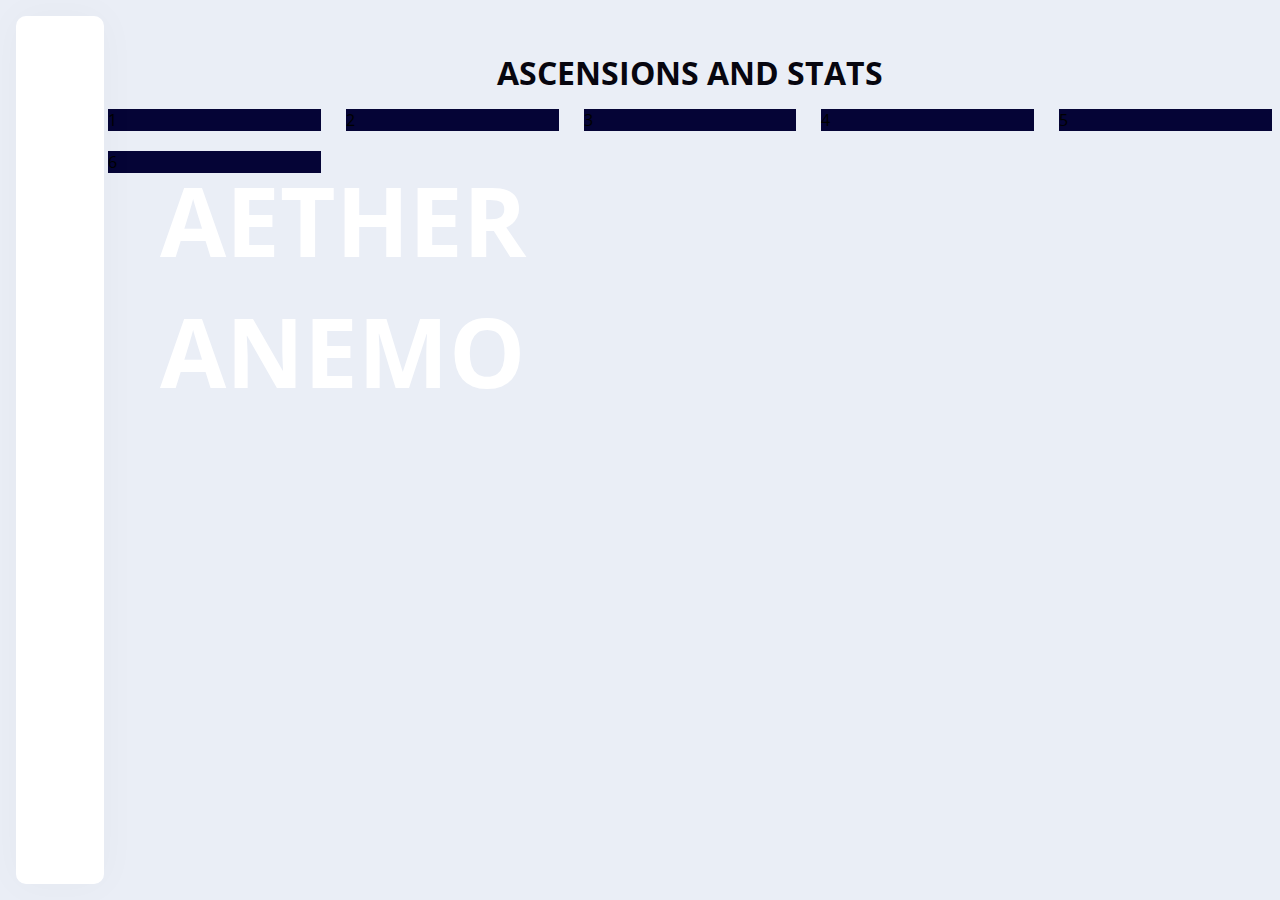
==== Aether.html @ 372a9ff2 "Add files via upload" ====
<!DOCTYPE html>
<html lang="en">
  <head>
    <meta charset="UTF-8">
    <meta name="viewport" content="width=device-width, initial-scale=1.0">
    <meta http-equiv="X-UA-Compatible" content="ie=edge">
    <title>My Website</title>
    <link rel="stylesheet" href="./navbar.css">
    <link rel="stylesheet" href="./style.css">
    <link rel="icon" href="./favicon.ico" type="image/x-icon">
    <script src="https://cdn.jsdelivr.net/npm/feather-icons/dist/feather.min.js"></script>
  </head>
  <body>
    <nav class="navbar">
        <ul class="navbar__menu">
          <li class="navbar__item">
            <a href="index.html" class="navbar__link"><i data-feather="home"></i><span>Home</span></a>
          </li>
          <li class="navbar__item">
            <a href="#" class="navbar__link"><i data-feather="message-square"></i><span>Updates</span></a>        
          </li>
          <li class="navbar__item">
            <a href="character.html" class="navbar__link"><i data-feather="users"></i><span>Character</span></a>        
          </li>
          <li class="navbar__item">
            <a href="#" class="navbar__link"><i data-feather="folder"></i><span>Weapons</span></a>        
          </li>
          <li class="navbar__item">
            <a href="#" class="navbar__link"><i data-feather="archive"></i><span>Artifacts</span></a>        
          </li>
          <li class="navbar__item">
            <a href="#" class="navbar__link"><i data-feather="help-circle"></i><span>Comp</span></a>        
          </li>
          <li class="navbar__item">
            <a href="#" class="navbar__link"><i data-feather="settings"></i><span>Settings</span></a>        
          </li>
        </ul>
      </nav>
     
      <div class="hero_area">
        <div class="hero_bg_box">
          <div class="bg_img_box">
            <img src="Banners/anemo.gif" alt="">
            <div class="text-overlay"> <h1>Aether <br> Anemo</h1></div>
          </div>
        </div>
        <h1 class="name">Ascensions and Stats</h1>
        <div class="container">
          <div class="card"> 1</div>
        <div class="card">2 </div>
        <div class="card"> 3</div>
         <div class="card">4 </div>
      <div class="card">5 </div>
        <div class="card">6 </div>
          
        </div>
      <script src="index.js"></script>
    </body>
  </html>
---- navbar.css ----
@import url("https://fonts.googleapis.com/css2?family=Open+Sans:wght@600&display=swap");
body {
  background: #eaeef6;
  font-family: "Open Sans", sans-serif;
}

.navbar {
  position: fixed;
  top: 1rem;
  left: 1rem;
  background: #fff;
  border-radius: 10px;
  padding: 1rem 0;
  box-shadow: 0 0 40px rgba(0, 0, 0, 0.03);
  height: calc(100vh - 4rem);
}
.navbar__link {
  position: relative;
  display: flex;
  align-items: center;
  justify-content: center;
  height: 3.5rem;
  width: 5.5rem;
  color: #6a778e;
  transition: 250ms ease all;
}
.navbar__link span {
  position: absolute;
  left: 100%;
  transform: translate(-3rem);
  margin-left: 1rem;
  opacity: 0;
  pointer-events: none;
  color: #406ff3;
  background: #fff;
  padding: 0.75rem;
  transition: 250ms ease all;
  border-radius: 17.5px;
}
.navbar__link:hover {
  color: #fff;
}
.navbar:not(:hover) .navbar__link:focus span, .navbar__link:hover span {
  opacity: 1;
  transform: translate(0);
}
.navbar__menu {
  position: relative;
  padding: 0px;
  -webkit-backdrop-filter: blur(8px);
  backdrop-filter: blur(8px);
}


ul {
  list-style-type: none;
}
.navbar__item:last-child:before {
  content: "";
  position: absolute;
  opacity: 0;
  z-index: -1;
  top: 0;
  left: 1rem;
  width: 3.5rem;
  height: 3.5rem;
  background: #406ff3;
  border-radius: 17.5px;
  transition: 250ms cubic-bezier(1, 0.2, 0.1, 1.2) all;
}
.navbar__item:first-child:nth-last-child(1):hover ~ li:last-child:before, .navbar__item:first-child:nth-last-child(1) ~ li:hover ~ li:last-child:before {
  opacity: 1;
}
.navbar__item:first-child:nth-last-child(1):last-child:hover:before, .navbar__item:first-child:nth-last-child(1) ~ li:last-child:hover:before {
  opacity: 1;
}
.navbar__item:first-child:nth-last-child(1):last-child:hover:before, .navbar__item:first-child:nth-last-child(1) ~ li:last-child:hover:before {
  top: 0%;
  animation: gooeyEffect-1 250ms 1;
}
@keyframes gooeyEffect-1 {
  0% {
    transform: scale(1, 1);
  }
  50% {
    transform: scale(0.5, 1.5);
  }
  100% {
    transform: scale(1, 1);
  }
}
.navbar__item:first-child:nth-last-child(2):hover ~ li:last-child:before, .navbar__item:first-child:nth-last-child(2) ~ li:hover ~ li:last-child:before {
  opacity: 1;
}
.navbar__item:first-child:nth-last-child(2):last-child:hover:before, .navbar__item:first-child:nth-last-child(2) ~ li:last-child:hover:before {
  opacity: 1;
}
.navbar__item:first-child:nth-last-child(2):nth-child(1):hover ~ li:last-child:before, .navbar__item:first-child:nth-last-child(2) ~ li:nth-child(1):hover ~ li:last-child:before {
  top: 0%;
  animation: gooeyEffect-1 250ms 1;
}
@keyframes gooeyEffect-1 {
  0% {
    transform: scale(1, 1);
  }
  50% {
    transform: scale(0.5, 1.5);
  }
  100% {
    transform: scale(1, 1);
  }
}
.navbar__item:first-child:nth-last-child(2):last-child:hover:before, .navbar__item:first-child:nth-last-child(2) ~ li:last-child:hover:before {
  top: 50%;
  animation: gooeyEffect-2 250ms 1;
}
@keyframes gooeyEffect-2 {
  0% {
    transform: scale(1, 1);
  }
  50% {
    transform: scale(0.5, 1.5);
  }
  100% {
    transform: scale(1, 1);
  }
}
.navbar__item:first-child:nth-last-child(3):hover ~ li:last-child:before, .navbar__item:first-child:nth-last-child(3) ~ li:hover ~ li:last-child:before {
  opacity: 1;
}
.navbar__item:first-child:nth-last-child(3):last-child:hover:before, .navbar__item:first-child:nth-last-child(3) ~ li:last-child:hover:before {
  opacity: 1;
}
.navbar__item:first-child:nth-last-child(3):nth-child(1):hover ~ li:last-child:before, .navbar__item:first-child:nth-last-child(3) ~ li:nth-child(1):hover ~ li:last-child:before {
  top: 0%;
  animation: gooeyEffect-1 250ms 1;
}
@keyframes gooeyEffect-1 {
  0% {
    transform: scale(1, 1);
  }
  50% {
    transform: scale(0.5, 1.5);
  }
  100% {
    transform: scale(1, 1);
  }
}
.navbar__item:first-child:nth-last-child(3):nth-child(2):hover ~ li:last-child:before, .navbar__item:first-child:nth-last-child(3) ~ li:nth-child(2):hover ~ li:last-child:before {
  top: 33.3333333333%;
  animation: gooeyEffect-2 250ms 1;
}
@keyframes gooeyEffect-2 {
  0% {
    transform: scale(1, 1);
  }
  50% {
    transform: scale(0.5, 1.5);
  }
  100% {
    transform: scale(1, 1);
  }
}
.navbar__item:first-child:nth-last-child(3):last-child:hover:before, .navbar__item:first-child:nth-last-child(3) ~ li:last-child:hover:before {
  top: 66.6666666667%;
  animation: gooeyEffect-3 250ms 1;
}
@keyframes gooeyEffect-3 {
  0% {
    transform: scale(1, 1);
  }
  50% {
    transform: scale(0.5, 1.5);
  }
  100% {
    transform: scale(1, 1);
  }
}
.navbar__item:first-child:nth-last-child(4):hover ~ li:last-child:before, .navbar__item:first-child:nth-last-child(4) ~ li:hover ~ li:last-child:before {
  opacity: 1;
}
.navbar__item:first-child:nth-last-child(4):last-child:hover:before, .navbar__item:first-child:nth-last-child(4) ~ li:last-child:hover:before {
  opacity: 1;
}
.navbar__item:first-child:nth-last-child(4):nth-child(1):hover ~ li:last-child:before, .navbar__item:first-child:nth-last-child(4) ~ li:nth-child(1):hover ~ li:last-child:before {
  top: 0%;
  animation: gooeyEffect-1 250ms 1;
}
@keyframes gooeyEffect-1 {
  0% {
    transform: scale(1, 1);
  }
  50% {
    transform: scale(0.5, 1.5);
  }
  100% {
    transform: scale(1, 1);
  }
}
.navbar__item:first-child:nth-last-child(4):nth-child(2):hover ~ li:last-child:before, .navbar__item:first-child:nth-last-child(4) ~ li:nth-child(2):hover ~ li:last-child:before {
  top: 25%;
  animation: gooeyEffect-2 250ms 1;
}
@keyframes gooeyEffect-2 {
  0% {
    transform: scale(1, 1);
  }
  50% {
    transform: scale(0.5, 1.5);
  }
  100% {
    transform: scale(1, 1);
  }
}
.navbar__item:first-child:nth-last-child(4):nth-child(3):hover ~ li:last-child:before, .navbar__item:first-child:nth-last-child(4) ~ li:nth-child(3):hover ~ li:last-child:before {
  top: 50%;
  animation: gooeyEffect-3 250ms 1;
}
@keyframes gooeyEffect-3 {
  0% {
    transform: scale(1, 1);
  }
  50% {
    transform: scale(0.5, 1.5);
  }
  100% {
    transform: scale(1, 1);
  }
}
.navbar__item:first-child:nth-last-child(4):last-child:hover:before, .navbar__item:first-child:nth-last-child(4) ~ li:last-child:hover:before {
  top: 75%;
  animation: gooeyEffect-4 250ms 1;
}
@keyframes gooeyEffect-4 {
  0% {
    transform: scale(1, 1);
  }
  50% {
    transform: scale(0.5, 1.5);
  }
  100% {
    transform: scale(1, 1);
  }
}
.navbar__item:first-child:nth-last-child(5):hover ~ li:last-child:before, .navbar__item:first-child:nth-last-child(5) ~ li:hover ~ li:last-child:before {
  opacity: 1;
}
.navbar__item:first-child:nth-last-child(5):last-child:hover:before, .navbar__item:first-child:nth-last-child(5) ~ li:last-child:hover:before {
  opacity: 1;
}
.navbar__item:first-child:nth-last-child(5):nth-child(1):hover ~ li:last-child:before, .navbar__item:first-child:nth-last-child(5) ~ li:nth-child(1):hover ~ li:last-child:before {
  top: 0%;
  animation: gooeyEffect-1 250ms 1;
}
@keyframes gooeyEffect-1 {
  0% {
    transform: scale(1, 1);
  }
  50% {
    transform: scale(0.5, 1.5);
  }
  100% {
    transform: scale(1, 1);
  }
}
.navbar__item:first-child:nth-last-child(5):nth-child(2):hover ~ li:last-child:before, .navbar__item:first-child:nth-last-child(5) ~ li:nth-child(2):hover ~ li:last-child:before {
  top: 20%;
  animation: gooeyEffect-2 250ms 1;
}
@keyframes gooeyEffect-2 {
  0% {
    transform: scale(1, 1);
  }
  50% {
    transform: scale(0.5, 1.5);
  }
  100% {
    transform: scale(1, 1);
  }
}
.navbar__item:first-child:nth-last-child(5):nth-child(3):hover ~ li:last-child:before, .navbar__item:first-child:nth-last-child(5) ~ li:nth-child(3):hover ~ li:last-child:before {
  top: 40%;
  animation: gooeyEffect-3 250ms 1;
}
@keyframes gooeyEffect-3 {
  0% {
    transform: scale(1, 1);
  }
  50% {
    transform: scale(0.5, 1.5);
  }
  100% {
    transform: scale(1, 1);
  }
}
.navbar__item:first-child:nth-last-child(5):nth-child(4):hover ~ li:last-child:before, .navbar__item:first-child:nth-last-child(5) ~ li:nth-child(4):hover ~ li:last-child:before {
  top: 60%;
  animation: gooeyEffect-4 250ms 1;
}
@keyframes gooeyEffect-4 {
  0% {
    transform: scale(1, 1);
  }
  50% {
    transform: scale(0.5, 1.5);
  }
  100% {
    transform: scale(1, 1);
  }
}
.navbar__item:first-child:nth-last-child(5):last-child:hover:before, .navbar__item:first-child:nth-last-child(5) ~ li:last-child:hover:before {
  top: 80%;
  animation: gooeyEffect-5 250ms 1;
}
@keyframes gooeyEffect-5 {
  0% {
    transform: scale(1, 1);
  }
  50% {
    transform: scale(0.5, 1.5);
  }
  100% {
    transform: scale(1, 1);
  }
}
.navbar__item:first-child:nth-last-child(6):hover ~ li:last-child:before, .navbar__item:first-child:nth-last-child(6) ~ li:hover ~ li:last-child:before {
  opacity: 1;
}
.navbar__item:first-child:nth-last-child(6):last-child:hover:before, .navbar__item:first-child:nth-last-child(6) ~ li:last-child:hover:before {
  opacity: 1;
}
.navbar__item:first-child:nth-last-child(6):nth-child(1):hover ~ li:last-child:before, .navbar__item:first-child:nth-last-child(6) ~ li:nth-child(1):hover ~ li:last-child:before {
  top: 0%;
  animation: gooeyEffect-1 250ms 1;
}
@keyframes gooeyEffect-1 {
  0% {
    transform: scale(1, 1);
  }
  50% {
    transform: scale(0.5, 1.5);
  }
  100% {
    transform: scale(1, 1);
  }
}
.navbar__item:first-child:nth-last-child(6):nth-child(2):hover ~ li:last-child:before, .navbar__item:first-child:nth-last-child(6) ~ li:nth-child(2):hover ~ li:last-child:before {
  top: 16.6666666667%;
  animation: gooeyEffect-2 250ms 1;
}
@keyframes gooeyEffect-2 {
  0% {
    transform: scale(1, 1);
  }
  50% {
    transform: scale(0.5, 1.5);
  }
  100% {
    transform: scale(1, 1);
  }
}
.navbar__item:first-child:nth-last-child(6):nth-child(3):hover ~ li:last-child:before, .navbar__item:first-child:nth-last-child(6) ~ li:nth-child(3):hover ~ li:last-child:before {
  top: 33.3333333333%;
  animation: gooeyEffect-3 250ms 1;
}
@keyframes gooeyEffect-3 {
  0% {
    transform: scale(1, 1);
  }
  50% {
    transform: scale(0.5, 1.5);
  }
  100% {
    transform: scale(1, 1);
  }
}
.navbar__item:first-child:nth-last-child(6):nth-child(4):hover ~ li:last-child:before, .navbar__item:first-child:nth-last-child(6) ~ li:nth-child(4):hover ~ li:last-child:before {
  top: 50%;
  animation: gooeyEffect-4 250ms 1;
}
@keyframes gooeyEffect-4 {
  0% {
    transform: scale(1, 1);
  }
  50% {
    transform: scale(0.5, 1.5);
  }
  100% {
    transform: scale(1, 1);
  }
}
.navbar__item:first-child:nth-last-child(6):nth-child(5):hover ~ li:last-child:before, .navbar__item:first-child:nth-last-child(6) ~ li:nth-child(5):hover ~ li:last-child:before {
  top: 66.6666666667%;
  animation: gooeyEffect-5 250ms 1;
}
@keyframes gooeyEffect-5 {
  0% {
    transform: scale(1, 1);
  }
  50% {
    transform: scale(0.5, 1.5);
  }
  100% {
    transform: scale(1, 1);
  }
}
.navbar__item:first-child:nth-last-child(6):last-child:hover:before, .navbar__item:first-child:nth-last-child(6) ~ li:last-child:hover:before {
  top: 83.3333333333%;
  animation: gooeyEffect-6 250ms 1;
}
@keyframes gooeyEffect-6 {
  0% {
    transform: scale(1, 1);
  }
  50% {
    transform: scale(0.5, 1.5);
  }
  100% {
    transform: scale(1, 1);
  }
}
.navbar__item:first-child:nth-last-child(7):hover ~ li:last-child:before, .navbar__item:first-child:nth-last-child(7) ~ li:hover ~ li:last-child:before {
  opacity: 1;
}
.navbar__item:first-child:nth-last-child(7):last-child:hover:before, .navbar__item:first-child:nth-last-child(7) ~ li:last-child:hover:before {
  opacity: 1;
}
.navbar__item:first-child:nth-last-child(7):nth-child(1):hover ~ li:last-child:before, .navbar__item:first-child:nth-last-child(7) ~ li:nth-child(1):hover ~ li:last-child:before {
  top: 0%;
  animation: gooeyEffect-1 250ms 1;
}
@keyframes gooeyEffect-1 {
  0% {
    transform: scale(1, 1);
  }
  50% {
    transform: scale(0.5, 1.5);
  }
  100% {
    transform: scale(1, 1);
  }
}
.navbar__item:first-child:nth-last-child(7):nth-child(2):hover ~ li:last-child:before, .navbar__item:first-child:nth-last-child(7) ~ li:nth-child(2):hover ~ li:last-child:before {
  top: 14.2857142857%;
  animation: gooeyEffect-2 250ms 1;
}
@keyframes gooeyEffect-2 {
  0% {
    transform: scale(1, 1);
  }
  50% {
    transform: scale(0.5, 1.5);
  }
  100% {
    transform: scale(1, 1);
  }
}
.navbar__item:first-child:nth-last-child(7):nth-child(3):hover ~ li:last-child:before, .navbar__item:first-child:nth-last-child(7) ~ li:nth-child(3):hover ~ li:last-child:before {
  top: 28.5714285714%;
  animation: gooeyEffect-3 250ms 1;
}
@keyframes gooeyEffect-3 {
  0% {
    transform: scale(1, 1);
  }
  50% {
    transform: scale(0.5, 1.5);
  }
  100% {
    transform: scale(1, 1);
  }
}
.navbar__item:first-child:nth-last-child(7):nth-child(4):hover ~ li:last-child:before, .navbar__item:first-child:nth-last-child(7) ~ li:nth-child(4):hover ~ li:last-child:before {
  top: 42.8571428571%;
  animation: gooeyEffect-4 250ms 1;
}
@keyframes gooeyEffect-4 {
  0% {
    transform: scale(1, 1);
  }
  50% {
    transform: scale(0.5, 1.5);
  }
  100% {
    transform: scale(1, 1);
  }
}
.navbar__item:first-child:nth-last-child(7):nth-child(5):hover ~ li:last-child:before, .navbar__item:first-child:nth-last-child(7) ~ li:nth-child(5):hover ~ li:last-child:before {
  top: 57.1428571429%;
  animation: gooeyEffect-5 250ms 1;
}
@keyframes gooeyEffect-5 {
  0% {
    transform: scale(1, 1);
  }
  50% {
    transform: scale(0.5, 1.5);
  }
  100% {
    transform: scale(1, 1);
  }
}
.navbar__item:first-child:nth-last-child(7):nth-child(6):hover ~ li:last-child:before, .navbar__item:first-child:nth-last-child(7) ~ li:nth-child(6):hover ~ li:last-child:before {
  top: 71.4285714286%;
  animation: gooeyEffect-6 250ms 1;
}
@keyframes gooeyEffect-6 {
  0% {
    transform: scale(1, 1);
  }
  50% {
    transform: scale(0.5, 1.5);
  }
  100% {
    transform: scale(1, 1);
  }
}
.navbar__item:first-child:nth-last-child(7):last-child:hover:before, .navbar__item:first-child:nth-last-child(7) ~ li:last-child:hover:before {
  top: 85.7142857143%;
  animation: gooeyEffect-7 250ms 1;
}
@keyframes gooeyEffect-7 {
  0% {
    transform: scale(1, 1);
  }
  50% {
    transform: scale(0.5, 1.5);
  }
  100% {
    transform: scale(1, 1);
  }
}
.navbar__item:first-child:nth-last-child(8):hover ~ li:last-child:before, .navbar__item:first-child:nth-last-child(8) ~ li:hover ~ li:last-child:before {
  opacity: 1;
}
.navbar__item:first-child:nth-last-child(8):last-child:hover:before, .navbar__item:first-child:nth-last-child(8) ~ li:last-child:hover:before {
  opacity: 1;
}
.navbar__item:first-child:nth-last-child(8):nth-child(1):hover ~ li:last-child:before, .navbar__item:first-child:nth-last-child(8) ~ li:nth-child(1):hover ~ li:last-child:before {
  top: 0%;
  animation: gooeyEffect-1 250ms 1;
}
@keyframes gooeyEffect-1 {
  0% {
    transform: scale(1, 1);
  }
  50% {
    transform: scale(0.5, 1.5);
  }
  100% {
    transform: scale(1, 1);
  }
}
.navbar__item:first-child:nth-last-child(8):nth-child(2):hover ~ li:last-child:before, .navbar__item:first-child:nth-last-child(8) ~ li:nth-child(2):hover ~ li:last-child:before {
  top: 12.5%;
  animation: gooeyEffect-2 250ms 1;
}
@keyframes gooeyEffect-2 {
  0% {
    transform: scale(1, 1);
  }
  50% {
    transform: scale(0.5, 1.5);
  }
  100% {
    transform: scale(1, 1);
  }
}
.navbar__item:first-child:nth-last-child(8):nth-child(3):hover ~ li:last-child:before, .navbar__item:first-child:nth-last-child(8) ~ li:nth-child(3):hover ~ li:last-child:before {
  top: 25%;
  animation: gooeyEffect-3 250ms 1;
}
@keyframes gooeyEffect-3 {
  0% {
    transform: scale(1, 1);
  }
  50% {
    transform: scale(0.5, 1.5);
  }
  100% {
    transform: scale(1, 1);
  }
}
.navbar__item:first-child:nth-last-child(8):nth-child(4):hover ~ li:last-child:before, .navbar__item:first-child:nth-last-child(8) ~ li:nth-child(4):hover ~ li:last-child:before {
  top: 37.5%;
  animation: gooeyEffect-4 250ms 1;
}
@keyframes gooeyEffect-4 {
  0% {
    transform: scale(1, 1);
  }
  50% {
    transform: scale(0.5, 1.5);
  }
  100% {
    transform: scale(1, 1);
  }
}
.navbar__item:first-child:nth-last-child(8):nth-child(5):hover ~ li:last-child:before, .navbar__item:first-child:nth-last-child(8) ~ li:nth-child(5):hover ~ li:last-child:before {
  top: 50%;
  animation: gooeyEffect-5 250ms 1;
}
@keyframes gooeyEffect-5 {
  0% {
    transform: scale(1, 1);
  }
  50% {
    transform: scale(0.5, 1.5);
  }
  100% {
    transform: scale(1, 1);
  }
}
.navbar__item:first-child:nth-last-child(8):nth-child(6):hover ~ li:last-child:before, .navbar__item:first-child:nth-last-child(8) ~ li:nth-child(6):hover ~ li:last-child:before {
  top: 62.5%;
  animation: gooeyEffect-6 250ms 1;
}
@keyframes gooeyEffect-6 {
  0% {
    transform: scale(1, 1);
  }
  50% {
    transform: scale(0.5, 1.5);
  }
  100% {
    transform: scale(1, 1);
  }
}
.navbar__item:first-child:nth-last-child(8):nth-child(7):hover ~ li:last-child:before, .navbar__item:first-child:nth-last-child(8) ~ li:nth-child(7):hover ~ li:last-child:before {
  top: 75%;
  animation: gooeyEffect-7 250ms 1;
}
@keyframes gooeyEffect-7 {
  0% {
    transform: scale(1, 1);
  }
  50% {
    transform: scale(0.5, 1.5);
  }
  100% {
    transform: scale(1, 1);
  }
}
.navbar__item:first-child:nth-last-child(8):last-child:hover:before, .navbar__item:first-child:nth-last-child(8) ~ li:last-child:hover:before {
  top: 87.5%;
  animation: gooeyEffect-8 250ms 1;
}
@keyframes gooeyEffect-8 {
  0% {
    transform: scale(1, 1);
  }
  50% {
    transform: scale(0.5, 1.5);
  }
  100% {
    transform: scale(1, 1);
  }
}
.navbar__item:first-child:nth-last-child(9):hover ~ li:last-child:before, .navbar__item:first-child:nth-last-child(9) ~ li:hover ~ li:last-child:before {
  opacity: 1;
}
.navbar__item:first-child:nth-last-child(9):last-child:hover:before, .navbar__item:first-child:nth-last-child(9) ~ li:last-child:hover:before {
  opacity: 1;
}
.navbar__item:first-child:nth-last-child(9):nth-child(1):hover ~ li:last-child:before, .navbar__item:first-child:nth-last-child(9) ~ li:nth-child(1):hover ~ li:last-child:before {
  top: 0%;
  animation: gooeyEffect-1 250ms 1;
}
@keyframes gooeyEffect-1 {
  0% {
    transform: scale(1, 1);
  }
  50% {
    transform: scale(0.5, 1.5);
  }
  100% {
    transform: scale(1, 1);
  }
}
.navbar__item:first-child:nth-last-child(9):nth-child(2):hover ~ li:last-child:before, .navbar__item:first-child:nth-last-child(9) ~ li:nth-child(2):hover ~ li:last-child:before {
  top: 11.1111111111%;
  animation: gooeyEffect-2 250ms 1;
}
@keyframes gooeyEffect-2 {
  0% {
    transform: scale(1, 1);
  }
  50% {
    transform: scale(0.5, 1.5);
  }
  100% {
    transform: scale(1, 1);
  }
}
.navbar__item:first-child:nth-last-child(9):nth-child(3):hover ~ li:last-child:before, .navbar__item:first-child:nth-last-child(9) ~ li:nth-child(3):hover ~ li:last-child:before {
  top: 22.2222222222%;
  animation: gooeyEffect-3 250ms 1;
}
@keyframes gooeyEffect-3 {
  0% {
    transform: scale(1, 1);
  }
  50% {
    transform: scale(0.5, 1.5);
  }
  100% {
    transform: scale(1, 1);
  }
}
.navbar__item:first-child:nth-last-child(9):nth-child(4):hover ~ li:last-child:before, .navbar__item:first-child:nth-last-child(9) ~ li:nth-child(4):hover ~ li:last-child:before {
  top: 33.3333333333%;
  animation: gooeyEffect-4 250ms 1;
}
@keyframes gooeyEffect-4 {
  0% {
    transform: scale(1, 1);
  }
  50% {
    transform: scale(0.5, 1.5);
  }
  100% {
    transform: scale(1, 1);
  }
}
.navbar__item:first-child:nth-last-child(9):nth-child(5):hover ~ li:last-child:before, .navbar__item:first-child:nth-last-child(9) ~ li:nth-child(5):hover ~ li:last-child:before {
  top: 44.4444444444%;
  animation: gooeyEffect-5 250ms 1;
}
@keyframes gooeyEffect-5 {
  0% {
    transform: scale(1, 1);
  }
  50% {
    transform: scale(0.5, 1.5);
  }
  100% {
    transform: scale(1, 1);
  }
}
.navbar__item:first-child:nth-last-child(9):nth-child(6):hover ~ li:last-child:before, .navbar__item:first-child:nth-last-child(9) ~ li:nth-child(6):hover ~ li:last-child:before {
  top: 55.5555555556%;
  animation: gooeyEffect-6 250ms 1;
}
@keyframes gooeyEffect-6 {
  0% {
    transform: scale(1, 1);
  }
  50% {
    transform: scale(0.5, 1.5);
  }
  100% {
    transform: scale(1, 1);
  }
}
.navbar__item:first-child:nth-last-child(9):nth-child(7):hover ~ li:last-child:before, .navbar__item:first-child:nth-last-child(9) ~ li:nth-child(7):hover ~ li:last-child:before {
  top: 66.6666666667%;
  animation: gooeyEffect-7 250ms 1;
}
@keyframes gooeyEffect-7 {
  0% {
    transform: scale(1, 1);
  }
  50% {
    transform: scale(0.5, 1.5);
  }
  100% {
    transform: scale(1, 1);
  }
}
.navbar__item:first-child:nth-last-child(9):nth-child(8):hover ~ li:last-child:before, .navbar__item:first-child:nth-last-child(9) ~ li:nth-child(8):hover ~ li:last-child:before {
  top: 77.7777777778%;
  animation: gooeyEffect-8 250ms 1;
}
@keyframes gooeyEffect-8 {
  0% {
    transform: scale(1, 1);
  }
  50% {
    transform: scale(0.5, 1.5);
  }
  100% {
    transform: scale(1, 1);
  }
}
.navbar__item:first-child:nth-last-child(9):last-child:hover:before, .navbar__item:first-child:nth-last-child(9) ~ li:last-child:hover:before {
  top: 88.8888888889%;
  animation: gooeyEffect-9 250ms 1;
}
@keyframes gooeyEffect-9 {
  0% {
    transform: scale(1, 1);
  }
  50% {
    transform: scale(0.5, 1.5);
  }
  100% {
    transform: scale(1, 1);
  }
}
.navbar__item:first-child:nth-last-child(10):hover ~ li:last-child:before, .navbar__item:first-child:nth-last-child(10) ~ li:hover ~ li:last-child:before {
  opacity: 1;
}
.navbar__item:first-child:nth-last-child(10):last-child:hover:before, .navbar__item:first-child:nth-last-child(10) ~ li:last-child:hover:before {
  opacity: 1;
}
.navbar__item:first-child:nth-last-child(10):nth-child(1):hover ~ li:last-child:before, .navbar__item:first-child:nth-last-child(10) ~ li:nth-child(1):hover ~ li:last-child:before {
  top: 0%;
  animation: gooeyEffect-1 250ms 1;
}
@keyframes gooeyEffect-1 {
  0% {
    transform: scale(1, 1);
  }
  50% {
    transform: scale(0.5, 1.5);
  }
  100% {
    transform: scale(1, 1);
  }
}
.navbar__item:first-child:nth-last-child(10):nth-child(2):hover ~ li:last-child:before, .navbar__item:first-child:nth-last-child(10) ~ li:nth-child(2):hover ~ li:last-child:before {
  top: 10%;
  animation: gooeyEffect-2 250ms 1;
}
@keyframes gooeyEffect-2 {
  0% {
    transform: scale(1, 1);
  }
  50% {
    transform: scale(0.5, 1.5);
  }
  100% {
    transform: scale(1, 1);
  }
}
.navbar__item:first-child:nth-last-child(10):nth-child(3):hover ~ li:last-child:before, .navbar__item:first-child:nth-last-child(10) ~ li:nth-child(3):hover ~ li:last-child:before {
  top: 20%;
  animation: gooeyEffect-3 250ms 1;
}
@keyframes gooeyEffect-3 {
  0% {
    transform: scale(1, 1);
  }
  50% {
    transform: scale(0.5, 1.5);
  }
  100% {
    transform: scale(1, 1);
  }
}
.navbar__item:first-child:nth-last-child(10):nth-child(4):hover ~ li:last-child:before, .navbar__item:first-child:nth-last-child(10) ~ li:nth-child(4):hover ~ li:last-child:before {
  top: 30%;
  animation: gooeyEffect-4 250ms 1;
}
@keyframes gooeyEffect-4 {
  0% {
    transform: scale(1, 1);
  }
  50% {
    transform: scale(0.5, 1.5);
  }
  100% {
    transform: scale(1, 1);
  }
}
.navbar__item:first-child:nth-last-child(10):nth-child(5):hover ~ li:last-child:before, .navbar__item:first-child:nth-last-child(10) ~ li:nth-child(5):hover ~ li:last-child:before {
  top: 40%;
  animation: gooeyEffect-5 250ms 1;
}
@keyframes gooeyEffect-5 {
  0% {
    transform: scale(1, 1);
  }
  50% {
    transform: scale(0.5, 1.5);
  }
  100% {
    transform: scale(1, 1);
  }
}
.navbar__item:first-child:nth-last-child(10):nth-child(6):hover ~ li:last-child:before, .navbar__item:first-child:nth-last-child(10) ~ li:nth-child(6):hover ~ li:last-child:before {
  top: 50%;
  animation: gooeyEffect-6 250ms 1;
}
@keyframes gooeyEffect-6 {
  0% {
    transform: scale(1, 1);
  }
  50% {
    transform: scale(0.5, 1.5);
  }
  100% {
    transform: scale(1, 1);
  }
}
.navbar__item:first-child:nth-last-child(10):nth-child(7):hover ~ li:last-child:before, .navbar__item:first-child:nth-last-child(10) ~ li:nth-child(7):hover ~ li:last-child:before {
  top: 60%;
  animation: gooeyEffect-7 250ms 1;
}
@keyframes gooeyEffect-7 {
  0% {
    transform: scale(1, 1);
  }
  50% {
    transform: scale(0.5, 1.5);
  }
  100% {
    transform: scale(1, 1);
  }
}
.navbar__item:first-child:nth-last-child(10):nth-child(8):hover ~ li:last-child:before, .navbar__item:first-child:nth-last-child(10) ~ li:nth-child(8):hover ~ li:last-child:before {
  top: 70%;
  animation: gooeyEffect-8 250ms 1;
}
@keyframes gooeyEffect-8 {
  0% {
    transform: scale(1, 1);
  }
  50% {
    transform: scale(0.5, 1.5);
  }
  100% {
    transform: scale(1, 1);
  }
}
.navbar__item:first-child:nth-last-child(10):nth-child(9):hover ~ li:last-child:before, .navbar__item:first-child:nth-last-child(10) ~ li:nth-child(9):hover ~ li:last-child:before {
  top: 80%;
  animation: gooeyEffect-9 250ms 1;
}
@keyframes gooeyEffect-9 {
  0% {
    transform: scale(1, 1);
  }
  50% {
    transform: scale(0.5, 1.5);
  }
  100% {
    transform: scale(1, 1);
  }
}
.navbar__item:first-child:nth-last-child(10):last-child:hover:before, .navbar__item:first-child:nth-last-child(10) ~ li:last-child:hover:before {
  top: 90%;
  animation: gooeyEffect-10 250ms 1;
}
@keyframes gooeyEffect-10 {
  0% {
    transform: scale(1, 1);
  }
  50% {
    transform: scale(0.5, 1.5);
  }
  100% {
    transform: scale(1, 1);
  }
}
.navbar__item:first-child:nth-last-child(11):hover ~ li:last-child:before, .navbar__item:first-child:nth-last-child(11) ~ li:hover ~ li:last-child:before {
  opacity: 1;
}
.navbar__item:first-child:nth-last-child(11):last-child:hover:before, .navbar__item:first-child:nth-last-child(11) ~ li:last-child:hover:before {
  opacity: 1;
}
.navbar__item:first-child:nth-last-child(11):nth-child(1):hover ~ li:last-child:before, .navbar__item:first-child:nth-last-child(11) ~ li:nth-child(1):hover ~ li:last-child:before {
  top: 0%;
  animation: gooeyEffect-1 250ms 1;
}
@keyframes gooeyEffect-1 {
  0% {
    transform: scale(1, 1);
  }
  50% {
    transform: scale(0.5, 1.5);
  }
  100% {
    transform: scale(1, 1);
  }
}
.navbar__item:first-child:nth-last-child(11):nth-child(2):hover ~ li:last-child:before, .navbar__item:first-child:nth-last-child(11) ~ li:nth-child(2):hover ~ li:last-child:before {
  top: 9.0909090909%;
  animation: gooeyEffect-2 250ms 1;
}
@keyframes gooeyEffect-2 {
  0% {
    transform: scale(1, 1);
  }
  50% {
    transform: scale(0.5, 1.5);
  }
  100% {
    transform: scale(1, 1);
  }
}
.navbar__item:first-child:nth-last-child(11):nth-child(3):hover ~ li:last-child:before, .navbar__item:first-child:nth-last-child(11) ~ li:nth-child(3):hover ~ li:last-child:before {
  top: 18.1818181818%;
  animation: gooeyEffect-3 250ms 1;
}
@keyframes gooeyEffect-3 {
  0% {
    transform: scale(1, 1);
  }
  50% {
    transform: scale(0.5, 1.5);
  }
  100% {
    transform: scale(1, 1);
  }
}
.navbar__item:first-child:nth-last-child(11):nth-child(4):hover ~ li:last-child:before, .navbar__item:first-child:nth-last-child(11) ~ li:nth-child(4):hover ~ li:last-child:before {
  top: 27.2727272727%;
  animation: gooeyEffect-4 250ms 1;
}
@keyframes gooeyEffect-4 {
  0% {
    transform: scale(1, 1);
  }
  50% {
    transform: scale(0.5, 1.5);
  }
  100% {
    transform: scale(1, 1);
  }
}
.navbar__item:first-child:nth-last-child(11):nth-child(5):hover ~ li:last-child:before, .navbar__item:first-child:nth-last-child(11) ~ li:nth-child(5):hover ~ li:last-child:before {
  top: 36.3636363636%;
  animation: gooeyEffect-5 250ms 1;
}
@keyframes gooeyEffect-5 {
  0% {
    transform: scale(1, 1);
  }
  50% {
    transform: scale(0.5, 1.5);
  }
  100% {
    transform: scale(1, 1);
  }
}
.navbar__item:first-child:nth-last-child(11):nth-child(6):hover ~ li:last-child:before, .navbar__item:first-child:nth-last-child(11) ~ li:nth-child(6):hover ~ li:last-child:before {
  top: 45.4545454545%;
  animation: gooeyEffect-6 250ms 1;
}
@keyframes gooeyEffect-6 {
  0% {
    transform: scale(1, 1);
  }
  50% {
    transform: scale(0.5, 1.5);
  }
  100% {
    transform: scale(1, 1);
  }
}
.navbar__item:first-child:nth-last-child(11):nth-child(7):hover ~ li:last-child:before, .navbar__item:first-child:nth-last-child(11) ~ li:nth-child(7):hover ~ li:last-child:before {
  top: 54.5454545455%;
  animation: gooeyEffect-7 250ms 1;
}
@keyframes gooeyEffect-7 {
  0% {
    transform: scale(1, 1);
  }
  50% {
    transform: scale(0.5, 1.5);
  }
  100% {
    transform: scale(1, 1);
  }
}
.navbar__item:first-child:nth-last-child(11):nth-child(8):hover ~ li:last-child:before, .navbar__item:first-child:nth-last-child(11) ~ li:nth-child(8):hover ~ li:last-child:before {
  top: 63.6363636364%;
  animation: gooeyEffect-8 250ms 1;
}
@keyframes gooeyEffect-8 {
  0% {
    transform: scale(1, 1);
  }
  50% {
    transform: scale(0.5, 1.5);
  }
  100% {
    transform: scale(1, 1);
  }
}
.navbar__item:first-child:nth-last-child(11):nth-child(9):hover ~ li:last-child:before, .navbar__item:first-child:nth-last-child(11) ~ li:nth-child(9):hover ~ li:last-child:before {
  top: 72.7272727273%;
  animation: gooeyEffect-9 250ms 1;
}
@keyframes gooeyEffect-9 {
  0% {
    transform: scale(1, 1);
  }
  50% {
    transform: scale(0.5, 1.5);
  }
  100% {
    transform: scale(1, 1);
  }
}
.navbar__item:first-child:nth-last-child(11):nth-child(10):hover ~ li:last-child:before, .navbar__item:first-child:nth-last-child(11) ~ li:nth-child(10):hover ~ li:last-child:before {
  top: 81.8181818182%;
  animation: gooeyEffect-10 250ms 1;
}
@keyframes gooeyEffect-10 {
  0% {
    transform: scale(1, 1);
  }
  50% {
    transform: scale(0.5, 1.5);
  }
  100% {
    transform: scale(1, 1);
  }
}
.navbar__item:first-child:nth-last-child(11):last-child:hover:before, .navbar__item:first-child:nth-last-child(11) ~ li:last-child:hover:before {
  top: 90.9090909091%;
  animation: gooeyEffect-11 250ms 1;
}
@keyframes gooeyEffect-11 {
  0% {
    transform: scale(1, 1);
  }
  50% {
    transform: scale(0.5, 1.5);
  }
  100% {
    transform: scale(1, 1);
  }
}

.search-container {
  display:flex;
  align-items: center;
  justify-content: center;
}

#search-input {
  padding: 8px;
  border: 1px solid #ccc;
  border-radius: 4px;
  width: 500px;
}
.gallery {
  display: grid;
  grid-template-columns: repeat(auto-fit, minmax(150px, 1fr));
  grid-gap: 20px;
  padding-left: 120px;
  padding-right:10px ;
  padding-top: 50px ;
  justify-content: center;
  align-items: center;
}

.gallery-item {
  overflow:hidden;
  border-radius: 5px;
  box-shadow: 0 0 5px rgba(0, 0, 0, 0.1);
  
}

.gallery-item img {
  display: block;
  width: 100%;
  height: auto;
  transition: transform 0.3s ease;
}

.gallery-item:hover img {
  transform: scale(1.05);
}
---- style.css ----
.hero_area .hero_bg_box img {
    min-width: 100%;
    min-height: 100%;
  
  }
  
  .sub_page .hero_area {
    min-height: auto;
    background: linear-gradient(130deg, #231a6f, #0f054c);
   

  }
  .hero_area{

    margin-left: 100px;
    overflow: hidden;

  }

.name{
    position: flex;
    font-size: 2rem;
    font-weight: bold;
    text-transform: uppercase;
    margin-bottom: 15px;
    color: #07060f;
   text-align: center;
}

  
  .text-overlay {
    position: absolute;
    top: 10%;
    left:160px;
    display: block;
    font-size: 3rem;
    font-weight: bold;
    text-transform: uppercase;
    margin-bottom: 15px;
    color: #ffffff;
  }

  .container {
    display: flex;
    flex-wrap: wrap;
    justify-content: space-between;
  }
  
  .card {
    width: calc(20% - 20px); /* Adjust width and margin as needed */
    margin-bottom: 20px;
    background-color: #050436;
    padding: 0px;
    box-sizing: border-box;
  }

  table {
    font-family: arial, sans-serif;
    border-collapse: collapse;
    width: 100%;
  }
  
  td, th {
    border: 1px solid #e9dddd;
    text-align: left;
    padding: 8px;
  }
  
  tr:nth-child(even) {
    background-color: #dddddd;
  }
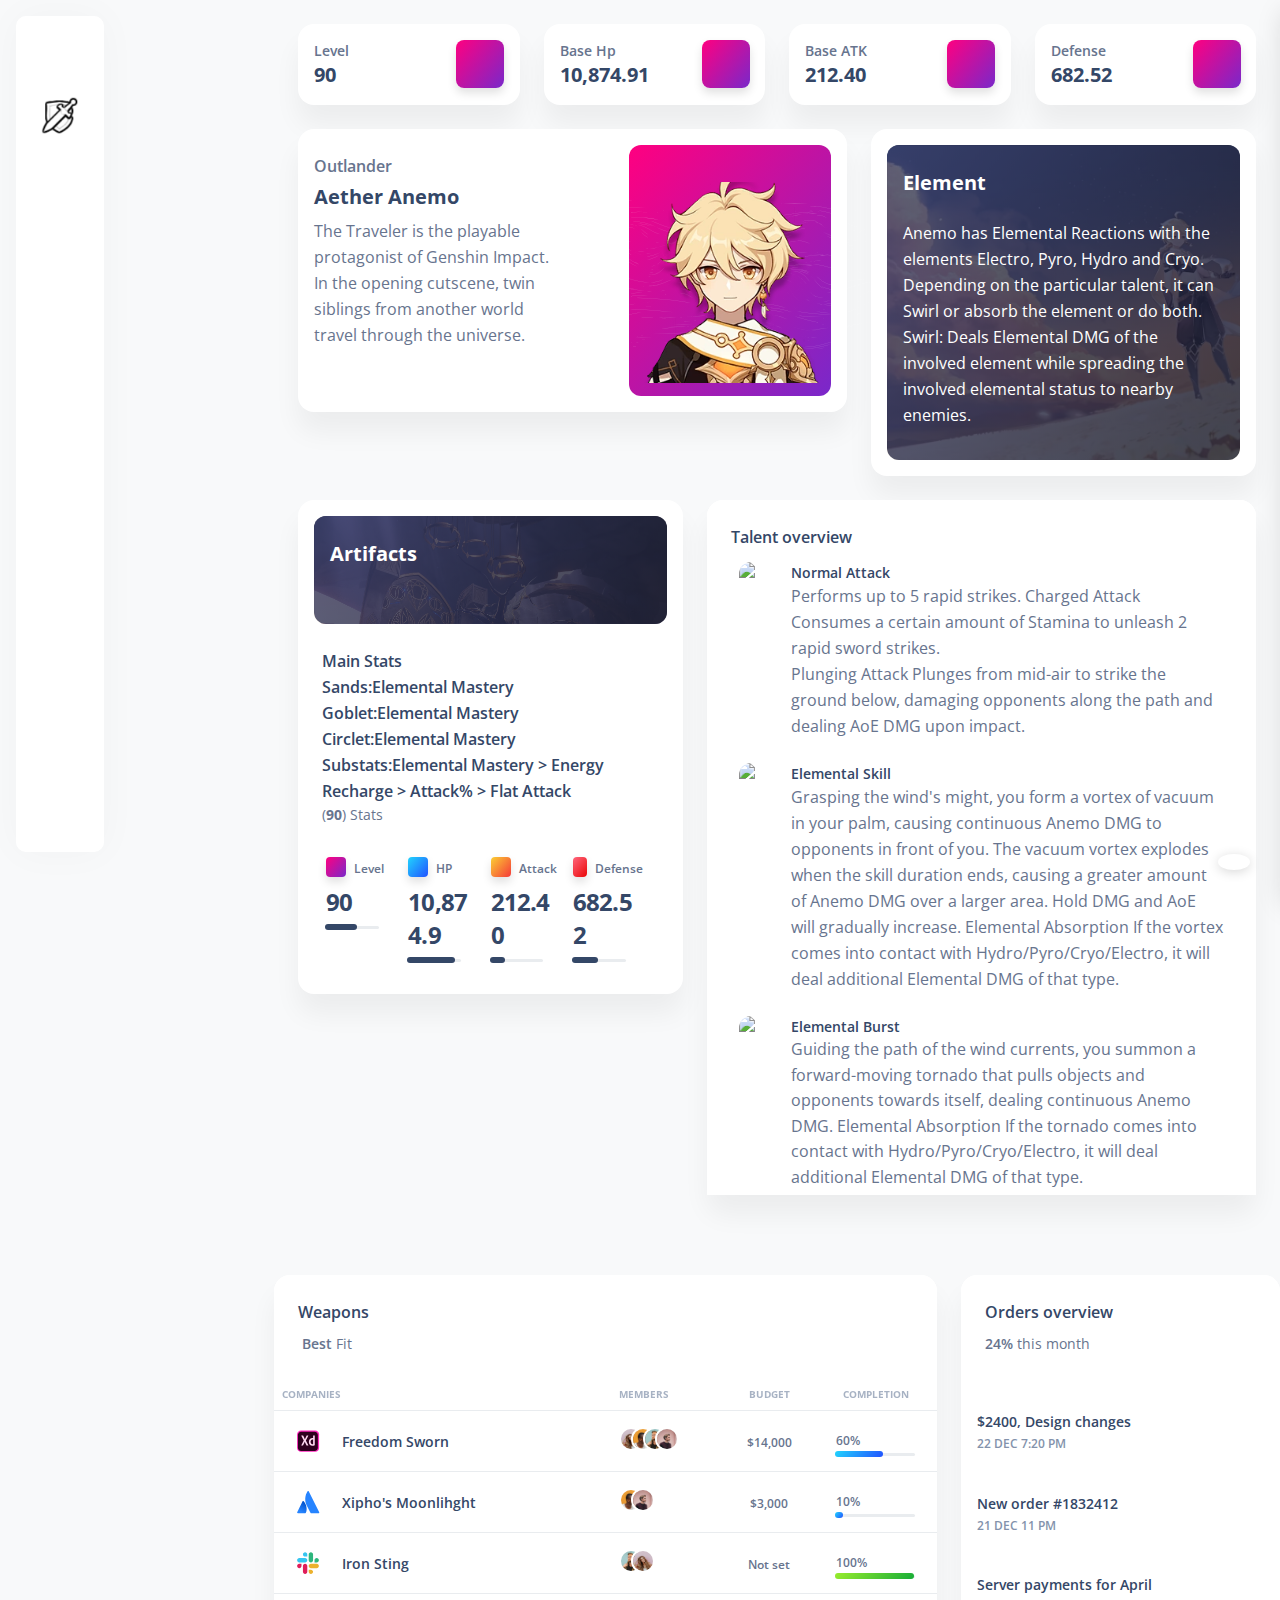
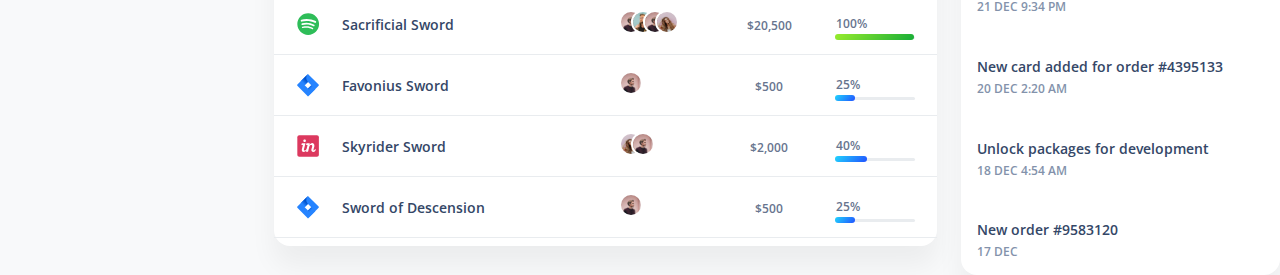
==== commit 802d177a: "New look" ====
--- a/Aether.html
+++ b/Aether.html
@@ -1,60 +1,935 @@
-<!DOCTYPE html>
-<html lang="en">
-  <head>
-    <meta charset="UTF-8">
-    <meta name="viewport" content="width=device-width, initial-scale=1.0">
-    <meta http-equiv="X-UA-Compatible" content="ie=edge">
-    <title>My Website</title>
-    <link rel="stylesheet" href="./navbar.css">
-    <link rel="stylesheet" href="./style.css">
-    <link rel="icon" href="./favicon.ico" type="image/x-icon">
-    <script src="https://cdn.jsdelivr.net/npm/feather-icons/dist/feather.min.js"></script>
-  </head>
-  <body>
-    <nav class="navbar">
-        <ul class="navbar__menu">
-          <li class="navbar__item">
-            <a href="index.html" class="navbar__link"><i data-feather="home"></i><span>Home</span></a>
-          </li>
-          <li class="navbar__item">
-            <a href="#" class="navbar__link"><i data-feather="message-square"></i><span>Updates</span></a>        
-          </li>
-          <li class="navbar__item">
-            <a href="character.html" class="navbar__link"><i data-feather="users"></i><span>Character</span></a>        
-          </li>
-          <li class="navbar__item">
-            <a href="#" class="navbar__link"><i data-feather="folder"></i><span>Weapons</span></a>        
-          </li>
-          <li class="navbar__item">
-            <a href="#" class="navbar__link"><i data-feather="archive"></i><span>Artifacts</span></a>        
-          </li>
-          <li class="navbar__item">
-            <a href="#" class="navbar__link"><i data-feather="help-circle"></i><span>Comp</span></a>        
-          </li>
-          <li class="navbar__item">
-            <a href="#" class="navbar__link"><i data-feather="settings"></i><span>Settings</span></a>        
-          </li>
-        </ul>
-      </nav>
-     
-      <div class="hero_area">
-        <div class="hero_bg_box">
-          <div class="bg_img_box">
-            <img src="Banners/anemo.gif" alt="">
-            <div class="text-overlay"> <h1>Aether <br> Anemo</h1></div>
-          </div>
-        </div>
-        <h1 class="name">Ascensions and Stats</h1>
-        <div class="container">
-          <div class="card"> 1</div>
-        <div class="card">2 </div>
-        <div class="card"> 3</div>
-         <div class="card">4 </div>
-      <div class="card">5 </div>
-        <div class="card">6 </div>
-          
-        </div>
-      <script src="index.js"></script>
-    </body>
-  </html>
-  +
+<!DOCTYPE html>
+<html lang="en">
+
+<head>
+  <meta charset="utf-8" />
+  <meta name="viewport" content="width=device-width, initial-scale=1, shrink-to-fit=no">
+  <link rel="apple-touch-icon" sizes="76x76" href="../assets/img/apple-icon.png">
+  <link rel="icon" type="image/png" href="../assets/img/favicon.png">
+  <title>
+    Aether
+  </title>
+  <script src="https://cdn.jsdelivr.net/npm/feather-icons/dist/feather.min.js"></script>
+
+  <!--     Fonts and icons     -->
+  <link href="https://fonts.googleapis.com/css?family=Open+Sans:300,400,600,700" rel="stylesheet" />
+  <!-- Nucleo Icons -->
+  <link href="assets/css/nucleo-icons.css" rel="stylesheet" />
+  <link href="assets/css/nucleo-svg.css" rel="stylesheet" />
+  <!-- Font Awesome Icons -->
+  <script src="https://kit.fontawesome.com/42d5adcbca.js" crossorigin="anonymous"></script>
+  <link href="assets/css/nucleo-svg.css" rel="stylesheet" />
+  <!-- CSS Files -->
+  <link id="pagestyle" href="assets/css/soft-ui-dashboard.css?v=1.0.7" rel="stylesheet" />
+   
+  <!-- Nepcha Analytics (nepcha.com) -->
+  <!-- Nepcha is a easy-to-use web analytics. No cookies and fully compliant with GDPR, CCPA and PECR. -->
+  <script defer data-site="YOUR_DOMAIN_HERE" src="https://api.nepcha.com/js/nepcha-analytics.js"></script>
+</head>
+
+<body class="g-sidenav-show  bg-gray-100">
+  <aside class="sidenav navbar    fixed-start ms-3 " id="sidenav-main">
+    <div class="sidenav-header">
+      <nav class="navbar">
+        <ul class="navbar__menu">
+          <li class="navbar__item">
+            <a href="index.html" class="navbar__link"><i data-feather="home"></i><span>Home</span></a>
+          </li>
+          <li class="navbar__item">
+            <a href="#" class="navbar__link"><img src="assets/img/weapons.png" width="50px"><span>Updates</span></a>        
+          </li>
+          <li class="navbar__item">
+            <a href="character.html" class="navbar__link"><i data-feather="users"></i><span>Character</span></a>        
+          </li>
+          <li class="navbar__item">
+            <a href="#" class="navbar__link"><i data-feather="folder"></i><span>Weapons</span></a>        
+          </li>
+          <li class="navbar__item">
+            <a href="#" class="navbar__link"><i data-feather="archive"></i><span>Artifacts</span></a>        
+          </li>
+          <li class="navbar__item">
+            <a href="#" class="navbar__link"><i data-feather="help-circle"></i><span>Comp</span></a>        
+          </li>
+          <li class="navbar__item">
+            <a href="#" class="navbar__link"><i data-feather="settings"></i><span>Settings</span></a>        
+          </li>
+        </ul>
+      </nav>
+    </div>
+  </aside>
+  <main class="main-content position-relative max-height-vh-100 h-100 border-radius-lg ">
+    <!-- Navbar -->
+    
+    <!-- End Navbar -->
+    <div class="container-fluid py-4">
+      <div class="row">
+        <div class="col-xl-3 col-sm-6 mb-xl-0 mb-4">
+          <div class="card">
+            <div class="card-body p-3">
+              <div class="row">
+                <div class="col-8">
+                  <div class="numbers">
+                    <p class="text-sm mb-0 text-capitalize font-weight-bold">Level</p>
+                    <h5 class="font-weight-bolder mb-0">
+                      90
+                      
+                    </h5>
+                  </div>
+                </div>
+                <div class="col-4 text-end">
+                  <div class="icon icon-shape bg-gradient-primary shadow text-center border-radius-md">
+                    <i class="ni ni-money-coins text-lg opacity-10" aria-hidden="true"></i>
+                  </div>
+                </div>
+              </div>
+            </div>
+          </div>
+        </div>
+        <div class="col-xl-3 col-sm-6 mb-xl-0 mb-4">
+          <div class="card">
+            <div class="card-body p-3">
+              <div class="row">
+                <div class="col-8">
+                  <div class="numbers">
+                    <p class="text-sm mb-0 text-capitalize font-weight-bold">Base Hp</p>
+                    <h5 class="font-weight-bolder mb-0">
+                      10,874.91
+                   </h5>
+                  </div>
+                </div>
+                <div class="col-4 text-end">
+                  <div class="icon icon-shape bg-gradient-primary shadow text-center border-radius-md">
+                    <i class="ni ni-world text-lg opacity-10" aria-hidden="true"></i>
+                  </div>
+                </div>
+              </div>
+            </div>
+          </div>
+        </div>
+        <div class="col-xl-3 col-sm-6 mb-xl-0 mb-4">
+          <div class="card">
+            <div class="card-body p-3">
+              <div class="row">
+                <div class="col-8">
+                  <div class="numbers">
+                    <p class="text-sm mb-0 text-capitalize font-weight-bold">Base ATK</p>
+                    <h5 class="font-weight-bolder mb-0">
+                      212.40
+                      
+                    </h5>
+                  </div>
+                </div>
+                <div class="col-4 text-end">
+                  <div class="icon icon-shape bg-gradient-primary shadow text-center border-radius-md">
+                    <i class="ni ni-paper-diploma text-lg opacity-10" aria-hidden="true"></i>
+                  </div>
+                </div>
+              </div>
+            </div>
+          </div>
+        </div>
+        <div class="col-xl-3 col-sm-6">
+          <div class="card">
+            <div class="card-body p-3">
+              <div class="row">
+                <div class="col-8">
+                  <div class="numbers">
+                    <p class="text-sm mb-0 text-capitalize font-weight-bold">Defense</p>
+                    <h5 class="font-weight-bolder mb-0">
+682.52                     
+                        
+                    </h5>
+                  </div>
+                </div>
+                <div class="col-4 text-end">
+                  <div class="icon icon-shape bg-gradient-primary shadow text-center border-radius-md">
+                    <i class="ni ni-cart text-lg opacity-10" aria-hidden="true"></i>
+                  </div>
+                </div>
+              </div>
+            </div>
+          </div>
+        </div>
+      </div>
+      <div class="row mt-4">
+        <div class="col-lg-7 mb-lg-0 mb-4">
+          <div class="card">
+            <div class="card-body p-3">
+              <div class="row">
+                <div class="col-lg-6">
+                  <div class="d-flex flex-column h-100">
+                    <p class="mb-1 pt-2 text-bold">Outlander</p>
+                    <h5 class="font-weight-bolder">Aether Anemo</h5>
+                    <p class="mb-5">The Traveler is the playable protagonist of Genshin Impact. In the opening cutscene, twin siblings from another world travel through the universe.
+</p>
+                  </div>
+                </div>
+                <div class="col-lg-5 ms-auto text-center mt-5 mt-lg-0">
+                  <div class="bg-gradient-primary border-radius-lg h-100">
+                    <img src="../assets/img/shapes/waves-white.svg" class="position-absolute h-100 w-50 top-0 d-lg-block d-none" alt="waves">
+                    <div class="position-relative d-flex align-items-center justify-content-center h-100">
+                      <img class="w-100 position-relative z-index-2 pt-4" src="../assets/img/illustrations/Aether_Icon.png" alt="rocket">
+                    </div>
+                  </div>
+                </div>
+              </div>
+            </div>
+          </div>
+        </div>
+        <div class="col-lg-5">
+          <div class="card h-100 p-3">
+            <div class="overflow-hidden position-relative border-radius-lg bg-cover h-100" style="background-image: url('../assets/img/banner.png');">
+              <span class="mask bg-gradient-dark"></span>
+              <div class="card-body position-relative z-index-1 d-flex flex-column h-100 p-3">
+                <h5 class="text-white font-weight-bolder mb-4 pt-2">Element</h5>
+                <p class="text-white"> Anemo has Elemental Reactions with the elements Electro, Pyro, Hydro and Cryo. Depending on the particular talent, it can Swirl or absorb the element or do both.
+
+Swirl: Deals Elemental DMG of the involved element while spreading the involved elemental status to nearby enemies.</p>
+                
+              </div>
+            </div>
+          </div>
+        </div>
+      </div>
+      <div class="row mt-4">
+        <div class="col-lg-5 mb-lg-0 mb-4">
+          <div class="card z-index-2">
+            <div class="card-body p-3">
+             <div class="overflow-hidden position-relative border-radius-lg bg-cover h-100" style="background-image: url('../assets/img/domains.png');">
+              <span class="mask bg-gradient-dark"></span>
+              <div class="card-body position-relative z-index-1 d-flex flex-column h-100 p-3">
+                <h5 class="text-white font-weight-bolder mb-4 pt-2">Artifacts</h5>
+                <p class="text-white"></p>
+                
+              </div>
+            
+         
+              </div>
+              <h6 class="ms-2 mt-4 mb-0">Main Stats <br>
+
+Sands:Elemental Mastery<br>
+
+Goblet:Elemental Mastery<br>
+
+Circlet:Elemental Mastery<br>
+
+Substats:Elemental Mastery > Energy Recharge > Attack% > Flat Attack
+
+ </h6>
+              <p class="text-sm ms-2"> (<span class="font-weight-bolder">90</span>) Stats </p>
+              <div class="container border-radius-lg">
+                <div class="row">
+                  <div class="col-3 py-3 ps-0">
+                    <div class="d-flex mb-2">
+                      <div class="icon icon-shape icon-xxs shadow border-radius-sm bg-gradient-primary text-center me-2 d-flex align-items-center justify-content-center">
+                       
+                      </div>
+                      <p class="text-xs mt-1 mb-0 font-weight-bold">Level</p>
+                    </div>
+                    <h4 class="font-weight-bolder">90</h4>
+                    <div class="progress w-75">
+                      <div class="progress-bar bg-dark w-60" role="progressbar" aria-valuenow="60" aria-valuemin="0" aria-valuemax="100"></div>
+                    </div>
+                  </div>
+                  <div class="col-3 py-3 ps-0">
+                    <div class="d-flex mb-2">
+                      <div class="icon icon-shape icon-xxs shadow border-radius-sm bg-gradient-info text-center me-2 d-flex align-items-center justify-content-center">
+                       
+                      </div>
+                      <p class="text-xs mt-1 mb-0 font-weight-bold">HP</p>
+                    </div>
+                    <h4 class="font-weight-bolder">10,874.9</h4>
+                    <div class="progress w-75">
+                      <div class="progress-bar bg-dark w-90" role="progressbar" aria-valuenow="90" aria-valuemin="0" aria-valuemax="100"></div>
+                    </div>
+                  </div>
+                  <div class="col-3 py-3 ps-0">
+                    <div class="d-flex mb-2">
+                      <div class="icon icon-shape icon-xxs shadow border-radius-sm bg-gradient-warning text-center me-2 d-flex align-items-center justify-content-center">
+                       
+                      </div>
+                      <p class="text-xs mt-1 mb-0 font-weight-bold">Attack</p>
+                    </div>
+                    <h4 class="font-weight-bolder">212.40</h4>
+                    <div class="progress w-75">
+                      <div class="progress-bar bg-dark w-30" role="progressbar" aria-valuenow="30" aria-valuemin="0" aria-valuemax="100"></div>
+                    </div>
+                  </div>
+                  <div class="col-3 py-3 ps-0">
+                    <div class="d-flex mb-2">
+                      <div class="icon icon-shape icon-xxs shadow border-radius-sm bg-gradient-danger text-center me-2 d-flex align-items-center justify-content-center">
+                        
+                      </div>
+                      <p class="text-xs mt-1 mb-0 font-weight-bold">Defense</p>
+                    </div>
+                    <h4 class="font-weight-bolder">682.52</h4>
+                    <div class="progress w-75">
+                      <div class="progress-bar bg-dark w-50" role="progressbar" aria-valuenow="50" aria-valuemin="0" aria-valuemax="100"></div>
+                    </div>
+                  </div>
+                </div>
+              </div>
+            </div>
+          </div>
+        </div>
+        <div class="col-lg-7">
+          <div class="card z-index-2">
+            <div class="card-header pb-0">
+              <h6>Talent overview</h6>
+              <td>
+                        <div class="d-flex px-2 py-1">
+                          <div>
+                            <img src="https://static.wikia.nocookie.net/gensin-impact/images/0/04/Sword_Anemo.png/revision/latest/scale-to-width-down/45?cb=20210607090054"  class="avatar avatar-sm me-3" alt="xd">
+                          </div>
+                          <div class="d-flex flex-column justify-content-center">
+                            <h6 class="mb-0 text-sm">Normal Attack</h6>
+                              <p>
+                                                    Performs up to 5 rapid strikes.
+                                 
+
+                                                    Charged Attack
+                                                    Consumes a certain amount of Stamina to unleash 2 rapid sword strikes.<br>
+
+                                                    Plunging Attack
+                                                    Plunges from mid-air to strike the ground below, damaging opponents along the path and dealing AoE                                                      DMG upon impact.<br>
+                                  
+                              </p>
+                          </div>
+                        </div>
+                      </td>
+                <td>
+                        <div class="d-flex px-2 py-1">
+                          <div>
+                            <img src="https://static.wikia.nocookie.net/gensin-impact/images/0/07/Talent_Palm_Vortex.png/revision/latest/scale-to-width-down/45?cb=20210607091232" class="avatar avatar-sm me-3" alt="xd">
+                          </div>
+                          <div class="d-flex flex-column justify-content-center">
+                            <h6 class="mb-0 text-sm">Elemental Skill</h6>
+                              <p>Grasping the wind's might, you form a vortex of vacuum in your palm, causing continuous Anemo DMG to opponents in front                                   of you.
+                                The vacuum vortex explodes when the skill duration ends, causing a greater amount of Anemo DMG over a larger area.
+
+                               Hold 
+                               DMG and AoE will gradually increase.
+
+                               Elemental Absorption
+                            If the vortex comes into contact with Hydro/Pyro/Cryo/Electro, it will deal additional Elemental DMG of that type.</p>
+                          </div>
+                        </div>
+                      
+                
+                        <div class="d-flex px-2 py-1">
+                          <div>
+                            <img src="https://static.wikia.nocookie.net/gensin-impact/images/9/98/Talent_Gust_Surge.png/revision/latest/scale-to-width-down/45?cb=20210607090503" class="avatar avatar-sm me-3" alt="xd">
+                          </div>
+                          <div class="d-flex flex-column justify-content-center">
+                            <h6 class="mb-0 text-sm">Elemental Burst</h6>
+                              Guiding the path of the wind currents, you summon a forward-moving tornado that pulls objects and opponents towards                                      itself, dealing continuous Anemo DMG.
+
+                              Elemental Absorption
+                              If the tornado comes into contact with Hydro/Pyro/Cryo/Electro, it will deal additional Elemental DMG of that type.
+
+
+
+                              
+                          </div>
+                        </div>
+            
+                              
+                          </div>
+                        </div>
+                
+                      
+                
+            
+            <div class="card-body p-3">
+              
+            </div>
+          </div>
+        </div>
+      </div>
+      <div class="row my-4">
+        <div class="col-lg-8 col-md-6 mb-md-0 mb-4">
+          <div class="card">
+            <div class="card-header pb-0">
+              <div class="row">
+                <div class="col-lg-6 col-7">
+                  <h6>Weapons</h6>
+                  <p class="text-sm mb-0">
+                    <i class="fa fa-check text-info" aria-hidden="true"></i>
+                    <span class="font-weight-bold ms-1">Best</span> Fit
+                  </p>
+                </div>
+                
+              </div>
+            </div>
+            <div class="card-body px-0 pb-2">
+              <div class="table-responsive">
+                <table class="table align-items-center mb-0">
+                  <thead>
+                    <tr>
+                      <th class="text-uppercase text-secondary text-xxs font-weight-bolder opacity-7">Companies</th>
+                      <th class="text-uppercase text-secondary text-xxs font-weight-bolder opacity-7 ps-2">Members</th>
+                      <th class="text-center text-uppercase text-secondary text-xxs font-weight-bolder opacity-7">Budget</th>
+                      <th class="text-center text-uppercase text-secondary text-xxs font-weight-bolder opacity-7">Completion</th>
+                    </tr>
+                  </thead>
+                  <tbody>
+                    <tr>
+                      <td>
+                        <div class="d-flex px-2 py-1">
+                          <div>
+                            <img src="../assets/img/small-logos/logo-xd.svg" class="avatar avatar-sm me-3" alt="xd">
+                          </div>
+                          <div class="d-flex flex-column justify-content-center">
+                            <h6 class="mb-0 text-sm">Freedom Sworn </h6>
+                          </div>
+                        </div>
+                      </td>
+                      <td>
+                        <div class="avatar-group mt-2">
+                          <a href="javascript:;" class="avatar avatar-xs rounded-circle" data-bs-toggle="tooltip" data-bs-placement="bottom" title="Ryan Tompson">
+                            <img src="../assets/img/team-1.jpg" alt="team1">
+                          </a>
+                          <a href="javascript:;" class="avatar avatar-xs rounded-circle" data-bs-toggle="tooltip" data-bs-placement="bottom" title="Romina Hadid">
+                            <img src="../assets/img/team-2.jpg" alt="team2">
+                          </a>
+                          <a href="javascript:;" class="avatar avatar-xs rounded-circle" data-bs-toggle="tooltip" data-bs-placement="bottom" title="Alexander Smith">
+                            <img src="../assets/img/team-3.jpg" alt="team3">
+                          </a>
+                          <a href="javascript:;" class="avatar avatar-xs rounded-circle" data-bs-toggle="tooltip" data-bs-placement="bottom" title="Jessica Doe">
+                            <img src="../assets/img/team-4.jpg" alt="team4">
+                          </a>
+                        </div>
+                      </td>
+                      <td class="align-middle text-center text-sm">
+                        <span class="text-xs font-weight-bold"> $14,000 </span>
+                      </td>
+                      <td class="align-middle">
+                        <div class="progress-wrapper w-75 mx-auto">
+                          <div class="progress-info">
+                            <div class="progress-percentage">
+                              <span class="text-xs font-weight-bold">60%</span>
+                            </div>
+                          </div>
+                          <div class="progress">
+                            <div class="progress-bar bg-gradient-info w-60" role="progressbar" aria-valuenow="60" aria-valuemin="0" aria-valuemax="100"></div>
+                          </div>
+                        </div>
+                      </td>
+                    </tr>
+                    <tr>
+                      <td>
+                        <div class="d-flex px-2 py-1">
+                          <div>
+                            <img src="../assets/img/small-logos/logo-atlassian.svg" class="avatar avatar-sm me-3" alt="atlassian">
+                          </div>
+                          <div class="d-flex flex-column justify-content-center">
+                            <h6 class="mb-0 text-sm">Xipho's Moonlihght </h6>
+                          </div>
+                        </div>
+                      </td>
+                      <td>
+                        <div class="avatar-group mt-2">
+                          <a href="javascript:;" class="avatar avatar-xs rounded-circle" data-bs-toggle="tooltip" data-bs-placement="bottom" title="Romina Hadid">
+                            <img src="../assets/img/team-2.jpg" alt="team5">
+                          </a>
+                          <a href="javascript:;" class="avatar avatar-xs rounded-circle" data-bs-toggle="tooltip" data-bs-placement="bottom" title="Jessica Doe">
+                            <img src="../assets/img/team-4.jpg" alt="team6">
+                          </a>
+                        </div>
+                      </td>
+                      <td class="align-middle text-center text-sm">
+                        <span class="text-xs font-weight-bold"> $3,000 </span>
+                      </td>
+                      <td class="align-middle">
+                        <div class="progress-wrapper w-75 mx-auto">
+                          <div class="progress-info">
+                            <div class="progress-percentage">
+                              <span class="text-xs font-weight-bold">10%</span>
+                            </div>
+                          </div>
+                          <div class="progress">
+                            <div class="progress-bar bg-gradient-info w-10" role="progressbar" aria-valuenow="10" aria-valuemin="0" aria-valuemax="100"></div>
+                          </div>
+                        </div>
+                      </td>
+                    </tr>
+                    <tr>
+                      <td>
+                        <div class="d-flex px-2 py-1">
+                          <div>
+                            <img src="../assets/img/small-logos/logo-slack.svg" class="avatar avatar-sm me-3" alt="team7">
+                          </div>
+                          <div class="d-flex flex-column justify-content-center">
+                            <h6 class="mb-0 text-sm">Iron Sting </h6>
+                          </div>
+                        </div>
+                      </td>
+                      <td>
+                        <div class="avatar-group mt-2">
+                          <a href="javascript:;" class="avatar avatar-xs rounded-circle" data-bs-toggle="tooltip" data-bs-placement="bottom" title="Romina Hadid">
+                            <img src="../assets/img/team-3.jpg" alt="team8">
+                          </a>
+                          <a href="javascript:;" class="avatar avatar-xs rounded-circle" data-bs-toggle="tooltip" data-bs-placement="bottom" title="Jessica Doe">
+                            <img src="../assets/img/team-1.jpg" alt="team9">
+                          </a>
+                        </div>
+                      </td>
+                      <td class="align-middle text-center text-sm">
+                        <span class="text-xs font-weight-bold"> Not set </span>
+                      </td>
+                      <td class="align-middle">
+                        <div class="progress-wrapper w-75 mx-auto">
+                          <div class="progress-info">
+                            <div class="progress-percentage">
+                              <span class="text-xs font-weight-bold">100%</span>
+                            </div>
+                          </div>
+                          <div class="progress">
+                            <div class="progress-bar bg-gradient-success w-100" role="progressbar" aria-valuenow="100" aria-valuemin="0" aria-valuemax="100"></div>
+                          </div>
+                        </div>
+                      </td>
+                    </tr>
+                    <tr>
+                      <td>
+                        <div class="d-flex px-2 py-1">
+                          <div>
+                            <img src="../assets/img/small-logos/logo-spotify.svg" class="avatar avatar-sm me-3" alt="spotify">
+                          </div>
+                          <div class="d-flex flex-column justify-content-center">
+                            <h6 class="mb-0 text-sm">Sacrificial Sword </h6>
+                          </div>
+                        </div>
+                      </td>
+                      <td>
+                        <div class="avatar-group mt-2">
+                          <a href="javascript:;" class="avatar avatar-xs rounded-circle" data-bs-toggle="tooltip" data-bs-placement="bottom" title="Ryan Tompson">
+                            <img src="../assets/img/team-4.jpg" alt="user1">
+                          </a>
+                          <a href="javascript:;" class="avatar avatar-xs rounded-circle" data-bs-toggle="tooltip" data-bs-placement="bottom" title="Romina Hadid">
+                            <img src="../assets/img/team-3.jpg" alt="user2">
+                          </a>
+                          <a href="javascript:;" class="avatar avatar-xs rounded-circle" data-bs-toggle="tooltip" data-bs-placement="bottom" title="Alexander Smith">
+                            <img src="../assets/img/team-4.jpg" alt="user3">
+                          </a>
+                          <a href="javascript:;" class="avatar avatar-xs rounded-circle" data-bs-toggle="tooltip" data-bs-placement="bottom" title="Jessica Doe">
+                            <img src="../assets/img/team-1.jpg" alt="user4">
+                          </a>
+                        </div>
+                      </td>
+                      <td class="align-middle text-center text-sm">
+                        <span class="text-xs font-weight-bold"> $20,500 </span>
+                      </td>
+                      <td class="align-middle">
+                        <div class="progress-wrapper w-75 mx-auto">
+                          <div class="progress-info">
+                            <div class="progress-percentage">
+                              <span class="text-xs font-weight-bold">100%</span>
+                            </div>
+                          </div>
+                          <div class="progress">
+                            <div class="progress-bar bg-gradient-success w-100" role="progressbar" aria-valuenow="100" aria-valuemin="0" aria-valuemax="100"></div>
+                          </div>
+                        </div>
+                      </td>
+                    </tr>
+                    <tr>
+                      <td>
+                        <div class="d-flex px-2 py-1">
+                          <div>
+                            <img src="../assets/img/small-logos/logo-jira.svg" class="avatar avatar-sm me-3" alt="jira">
+                          </div>
+                          <div class="d-flex flex-column justify-content-center">
+                            <h6 class="mb-0 text-sm">Favonius Sword </h6>
+                          </div>
+                        </div>
+                      </td>
+                      <td>
+                        <div class="avatar-group mt-2">
+                          <a href="javascript:;" class="avatar avatar-xs rounded-circle" data-bs-toggle="tooltip" data-bs-placement="bottom" title="Ryan Tompson">
+                            <img src="../assets/img/team-4.jpg" alt="user5">
+                          </a>
+                        </div>
+                      </td>
+                      <td class="align-middle text-center text-sm">
+                        <span class="text-xs font-weight-bold"> $500 </span>
+                      </td>
+                      <td class="align-middle">
+                        <div class="progress-wrapper w-75 mx-auto">
+                          <div class="progress-info">
+                            <div class="progress-percentage">
+                              <span class="text-xs font-weight-bold">25%</span>
+                            </div>
+                          </div>
+                          <div class="progress">
+                            <div class="progress-bar bg-gradient-info w-25" role="progressbar" aria-valuenow="25" aria-valuemin="0" aria-valuemax="25"></div>
+                          </div>
+                        </div>
+                      </td>
+                    </tr>
+                    <tr>
+                      <td>
+                        <div class="d-flex px-2 py-1">
+                          <div>
+                            <img src="../assets/img/small-logos/logo-invision.svg" class="avatar avatar-sm me-3" alt="invision">
+                          </div>
+                          <div class="d-flex flex-column justify-content-center">
+                            <h6 class="mb-0 text-sm">Skyrider Sword </h6>
+                          </div>
+                        </div>
+                      </td>
+                      <td>
+                        <div class="avatar-group mt-2">
+                          <a href="javascript:;" class="avatar avatar-xs rounded-circle" data-bs-toggle="tooltip" data-bs-placement="bottom" title="Ryan Tompson">
+                            <img src="../assets/img/team-1.jpg" alt="user6">
+                          </a>
+                          <a href="javascript:;" class="avatar avatar-xs rounded-circle" data-bs-toggle="tooltip" data-bs-placement="bottom" title="Jessica Doe">
+                            <img src="../assets/img/team-4.jpg" alt="user7">
+                          </a>
+                        </div>
+                      </td>
+                      <td class="align-middle text-center text-sm">
+                        <span class="text-xs font-weight-bold"> $2,000 </span>
+                      </td>
+                      <td class="align-middle">
+                        <div class="progress-wrapper w-75 mx-auto">
+                          <div class="progress-info">
+                            <div class="progress-percentage">
+                              <span class="text-xs font-weight-bold">40%</span>
+                            </div>
+                          </div>
+                          <div class="progress">
+                            <div class="progress-bar bg-gradient-info w-40" role="progressbar" aria-valuenow="40" aria-valuemin="0" aria-valuemax="40"></div>
+                          </div>
+                        </div>
+                      </td>
+                    </tr>
+                    <tr>
+                      <td>
+                        <div class="d-flex px-2 py-1">
+                          <div>
+                            <img src="../assets/img/small-logos/logo-jira.svg" class="avatar avatar-sm me-3" alt="jira">
+                          </div>
+                          <div class="d-flex flex-column justify-content-center">
+                            <h6 class="mb-0 text-sm">Sword of Descension</h6>
+                          </div>
+                        </div>
+                      </td>
+                      <td>
+                        <div class="avatar-group mt-2">
+                          <a href="javascript:;" class="avatar avatar-xs rounded-circle" data-bs-toggle="tooltip" data-bs-placement="bottom" title="Ryan Tompson">
+                            <img src="../assets/img/team-4.jpg" alt="user5">
+                          </a>
+                        </div>
+                      </td>
+                      <td class="align-middle text-center text-sm">
+                        <span class="text-xs font-weight-bold"> $500 </span>
+                      </td>
+                      <td class="align-middle">
+                        <div class="progress-wrapper w-75 mx-auto">
+                          <div class="progress-info">
+                            <div class="progress-percentage">
+                              <span class="text-xs font-weight-bold">25%</span>
+                            </div>
+                          </div>
+                          <div class="progress">
+                            <div class="progress-bar bg-gradient-info w-25" role="progressbar" aria-valuenow="25" aria-valuemin="0" aria-valuemax="25"></div>
+                          </div>
+                        </div>
+                      </td>
+                    </tr>
+                  </tbody>
+                </table>
+              </div>
+            </div>
+          </div>
+        </div>
+        <div class="col-lg-4 col-md-6">
+          <div class="card h-100">
+            <div class="card-header pb-0">
+              <h6>Orders overview</h6>
+              <p class="text-sm">
+                <i class="fa fa-arrow-up text-success" aria-hidden="true"></i>
+                <span class="font-weight-bold">24%</span> this month
+              </p>
+            </div>
+            <div class="card-body p-3">
+              <div class="timeline timeline-one-side">
+                <div class="timeline-block mb-3">
+                  <span class="timeline-step">
+                    <i class="ni ni-bell-55 text-success text-gradient"></i>
+                  </span>
+                  <div class="timeline-content">
+                    <h6 class="text-dark text-sm font-weight-bold mb-0">$2400, Design changes</h6>
+                    <p class="text-secondary font-weight-bold text-xs mt-1 mb-0">22 DEC 7:20 PM</p>
+                  </div>
+                </div>
+                <div class="timeline-block mb-3">
+                  <span class="timeline-step">
+                    <i class="ni ni-html5 text-danger text-gradient"></i>
+                  </span>
+                  <div class="timeline-content">
+                    <h6 class="text-dark text-sm font-weight-bold mb-0">New order #1832412</h6>
+                    <p class="text-secondary font-weight-bold text-xs mt-1 mb-0">21 DEC 11 PM</p>
+                  </div>
+                </div>
+                <div class="timeline-block mb-3">
+                  <span class="timeline-step">
+                    <i class="ni ni-cart text-info text-gradient"></i>
+                  </span>
+                  <div class="timeline-content">
+                    <h6 class="text-dark text-sm font-weight-bold mb-0">Server payments for April</h6>
+                    <p class="text-secondary font-weight-bold text-xs mt-1 mb-0">21 DEC 9:34 PM</p>
+                  </div>
+                </div>
+                <div class="timeline-block mb-3">
+                  <span class="timeline-step">
+                    <i class="ni ni-credit-card text-warning text-gradient"></i>
+                  </span>
+                  <div class="timeline-content">
+                    <h6 class="text-dark text-sm font-weight-bold mb-0">New card added for order #4395133</h6>
+                    <p class="text-secondary font-weight-bold text-xs mt-1 mb-0">20 DEC 2:20 AM</p>
+                  </div>
+                </div>
+                <div class="timeline-block mb-3">
+                  <span class="timeline-step">
+                    <i class="ni ni-key-25 text-primary text-gradient"></i>
+                  </span>
+                  <div class="timeline-content">
+                    <h6 class="text-dark text-sm font-weight-bold mb-0">Unlock packages for development</h6>
+                    <p class="text-secondary font-weight-bold text-xs mt-1 mb-0">18 DEC 4:54 AM</p>
+                  </div>
+                </div>
+                <div class="timeline-block">
+                  <span class="timeline-step">
+                    <i class="ni ni-money-coins text-dark text-gradient"></i>
+                  </span>
+                  <div class="timeline-content">
+                    <h6 class="text-dark text-sm font-weight-bold mb-0">New order #9583120</h6>
+                    <p class="text-secondary font-weight-bold text-xs mt-1 mb-0">17 DEC</p>
+                  </div>
+                </div>
+              </div>
+            </div>
+          </div>
+        </div>
+      </div>
+      
+    </div>
+  </main>
+  <div class="fixed-plugin">
+    <a class="fixed-plugin-button text-dark position-fixed px-3 py-2">
+      <i class="fa fa-cog py-2"> </i>
+    </a>
+    <div class="card shadow-lg ">
+      <div class="card-header pb-0 pt-3 ">
+        <div class="float-start">
+          <h5 class="mt-3 mb-0">Soft UI Configurator</h5>
+          <p>See our dashboard options.</p>
+        </div>
+        <div class="float-end mt-4">
+          <button class="btn btn-link text-dark p-0 fixed-plugin-close-button">
+            <i class="fa fa-close"></i>
+          </button>
+        </div>
+        <!-- End Toggle Button -->
+      </div>
+      <hr class="horizontal dark my-1">
+      <div class="card-body pt-sm-3 pt-0">
+        <!-- Sidebar Backgrounds -->
+        
+  <!--   Core JS Files   -->
+  <script src="../assets/js/core/popper.min.js"></script>
+  <script src="../assets/js/core/bootstrap.min.js"></script>
+  <script src="../assets/js/plugins/perfect-scrollbar.min.js"></script>
+  <script src="../assets/js/plugins/smooth-scrollbar.min.js"></script>
+  <script src="../assets/js/plugins/chartjs.min.js"></script>
+  <script>
+    var ctx = document.getElementById("chart-bars").getContext("2d");
+
+    new Chart(ctx, {
+      type: "bar",
+      data: {
+        labels: ["Apr", "May", "Jun", "Jul", "Aug", "Sep", "Oct", "Nov", "Dec"],
+        datasets: [{
+          label: "Sales",
+          tension: 0.4,
+          borderWidth: 0,
+          borderRadius: 4,
+          borderSkipped: false,
+          backgroundColor: "#fff",
+          data: [450, 200, 100, 220, 500, 100, 400, 230, 500],
+          maxBarThickness: 6
+        }, ],
+      },
+      options: {
+        responsive: true,
+        maintainAspectRatio: false,
+        plugins: {
+          legend: {
+            display: false,
+          }
+        },
+        interaction: {
+          intersect: false,
+          mode: 'index',
+        },
+        scales: {
+          y: {
+            grid: {
+              drawBorder: false,
+              display: false,
+              drawOnChartArea: false,
+              drawTicks: false,
+            },
+            ticks: {
+              suggestedMin: 0,
+              suggestedMax: 500,
+              beginAtZero: true,
+              padding: 15,
+              font: {
+                size: 14,
+                family: "Open Sans",
+                style: 'normal',
+                lineHeight: 2
+              },
+              color: "#fff"
+            },
+          },
+          x: {
+            grid: {
+              drawBorder: false,
+              display: false,
+              drawOnChartArea: false,
+              drawTicks: false
+            },
+            ticks: {
+              display: false
+            },
+          },
+        },
+      },
+    });
+
+
+    var ctx2 = document.getElementById("chart-line").getContext("2d");
+
+    var gradientStroke1 = ctx2.createLinearGradient(0, 230, 0, 50);
+
+    gradientStroke1.addColorStop(1, 'rgba(203,12,159,0.2)');
+    gradientStroke1.addColorStop(0.2, 'rgba(72,72,176,0.0)');
+    gradientStroke1.addColorStop(0, 'rgba(203,12,159,0)'); //purple colors
+
+    var gradientStroke2 = ctx2.createLinearGradient(0, 230, 0, 50);
+
+    gradientStroke2.addColorStop(1, 'rgba(20,23,39,0.2)');
+    gradientStroke2.addColorStop(0.2, 'rgba(72,72,176,0.0)');
+    gradientStroke2.addColorStop(0, 'rgba(20,23,39,0)'); //purple colors
+
+    new Chart(ctx2, {
+      type: "line",
+      data: {
+        labels: ["Apr", "May", "Jun", "Jul", "Aug", "Sep", "Oct", "Nov", "Dec"],
+        datasets: [{
+            label: "Mobile apps",
+            tension: 0.4,
+            borderWidth: 0,
+            pointRadius: 0,
+            borderColor: "#cb0c9f",
+            borderWidth: 3,
+            backgroundColor: gradientStroke1,
+            fill: true,
+            data: [50, 40, 300, 220, 500, 250, 400, 230, 500],
+            maxBarThickness: 6
+
+          },
+          {
+            label: "Websites",
+            tension: 0.4,
+            borderWidth: 0,
+            pointRadius: 0,
+            borderColor: "#3A416F",
+            borderWidth: 3,
+            backgroundColor: gradientStroke2,
+            fill: true,
+            data: [30, 90, 40, 140, 290, 290, 340, 230, 400],
+            maxBarThickness: 6
+          },
+        ],
+      },
+      options: {
+        responsive: true,
+        maintainAspectRatio: false,
+        plugins: {
+          legend: {
+            display: false,
+          }
+        },
+        interaction: {
+          intersect: false,
+          mode: 'index',
+        },
+        scales: {
+          y: {
+            grid: {
+              drawBorder: false,
+              display: true,
+              drawOnChartArea: true,
+              drawTicks: false,
+              borderDash: [5, 5]
+            },
+            ticks: {
+              display: true,
+              padding: 10,
+              color: '#b2b9bf',
+              font: {
+                size: 11,
+                family: "Open Sans",
+                style: 'normal',
+                lineHeight: 2
+              },
+            }
+          },
+          x: {
+            grid: {
+              drawBorder: false,
+              display: false,
+              drawOnChartArea: false,
+              drawTicks: false,
+              borderDash: [5, 5]
+            },
+            ticks: {
+              display: true,
+              color: '#b2b9bf',
+              padding: 20,
+              font: {
+                size: 11,
+                family: "Open Sans",
+                style: 'normal',
+                lineHeight: 2
+              },
+            }
+          },
+        },
+      },
+    });
+  </script>
+  <script>
+    var win = navigator.platform.indexOf('Win') > -1;
+    if (win && document.querySelector('#sidenav-scrollbar')) {
+      var options = {
+        damping: '0.5'
+      }
+      Scrollbar.init(document.querySelector('#sidenav-scrollbar'), options);
+    }
+  </script>
+  <!-- Github buttons -->
+  <script async defer src="https://buttons.github.io/buttons.js"></script>
+  <!-- Control Center for Soft Dashboard: parallax effects, scripts for the example pages etc -->
+  <script src="../assets/js/soft-ui-dashboard.min.js?v=1.0.7"></script>
+<script>feather.replace()
+</script>
+</body>
+
+</html>--- a/assets/css/nucleo-icons.css
+++ b/assets/css/nucleo-icons.css
@@ -0,0 +1,597 @@
+/*--------------------------------
+
+hermes-dashboard-icons Web Font - built using nucleoapp.com
+License - nucleoapp.com/license/
+
+-------------------------------- */
+@font-face {
+  font-family: 'NucleoIcons';
+  src: url('../fonts/nucleo-icons.eot');
+  src: url('../fonts/nucleo-icons.eot') format('embedded-opentype'), url('../fonts/nucleo-icons.woff2') format('woff2'), url('../fonts/nucleo-icons.woff') format('woff'), url('../fonts/nucleo-icons.ttf') format('truetype'), url('../fonts/nucleo-icons.svg') format('svg');
+  font-weight: normal;
+  font-style: normal;
+}
+
+/*------------------------
+    base class definition
+-------------------------*/
+.ni {
+  display: inline-block;
+  font: normal normal normal 14px/1 NucleoIcons;
+  font-size: inherit;
+  text-rendering: auto;
+  -webkit-font-smoothing: antialiased;
+  -moz-osx-font-smoothing: grayscale;
+}
+
+/*------------------------
+  change icon size
+-------------------------*/
+.ni-lg {
+  font-size: 1.33333333em;
+  line-height: 0.75em;
+  vertical-align: -15%;
+}
+
+.ni-2x {
+  font-size: 2em;
+}
+
+.ni-3x {
+  font-size: 3em;
+}
+
+.ni-4x {
+  font-size: 4em;
+}
+
+.ni-5x {
+  font-size: 5em;
+}
+
+/*----------------------------------
+  add a square/circle background
+-----------------------------------*/
+.ni.square,
+.ni.circle {
+  padding: 0.33333333em;
+  vertical-align: -16%;
+  background-color: #eee;
+}
+
+.ni.circle {
+  border-radius: 50%;
+}
+
+/*------------------------
+  list icons
+-------------------------*/
+.ni-ul {
+  padding-left: 0;
+  margin-left: 2.14285714em;
+  list-style-type: none;
+}
+
+.ni-ul>li {
+  position: relative;
+}
+
+.ni-ul>li>.ni {
+  position: absolute;
+  left: -1.57142857em;
+  top: 0.14285714em;
+  text-align: center;
+}
+
+.ni-ul>li>.ni.lg {
+  top: 0;
+  left: -1.35714286em;
+}
+
+.ni-ul>li>.ni.circle,
+.ni-ul>li>.ni.square {
+  top: -0.19047619em;
+  left: -1.9047619em;
+}
+
+/*------------------------
+  spinning icons
+-------------------------*/
+.ni.spin {
+  -webkit-animation: nc-spin 2s infinite linear;
+  -moz-animation: nc-spin 2s infinite linear;
+  animation: nc-spin 2s infinite linear;
+}
+
+@-webkit-keyframes nc-spin {
+  0% {
+    -webkit-transform: rotate(0deg);
+  }
+
+  100% {
+    -webkit-transform: rotate(360deg);
+  }
+}
+
+@-moz-keyframes nc-spin {
+  0% {
+    -moz-transform: rotate(0deg);
+  }
+
+  100% {
+    -moz-transform: rotate(360deg);
+  }
+}
+
+@keyframes nc-spin {
+  0% {
+    -webkit-transform: rotate(0deg);
+    -moz-transform: rotate(0deg);
+    -ms-transform: rotate(0deg);
+    -o-transform: rotate(0deg);
+    transform: rotate(0deg);
+  }
+
+  100% {
+    -webkit-transform: rotate(360deg);
+    -moz-transform: rotate(360deg);
+    -ms-transform: rotate(360deg);
+    -o-transform: rotate(360deg);
+    transform: rotate(360deg);
+  }
+}
+
+/*------------------------
+  rotated/flipped icons
+-------------------------*/
+.ni.rotate-90 {
+  filter: progid:DXImageTransform.Microsoft.BasicImage(rotation=1);
+  -webkit-transform: rotate(90deg);
+  -moz-transform: rotate(90deg);
+  -ms-transform: rotate(90deg);
+  -o-transform: rotate(90deg);
+  transform: rotate(90deg);
+}
+
+.ni.rotate-180 {
+  filter: progid:DXImageTransform.Microsoft.BasicImage(rotation=2);
+  -webkit-transform: rotate(180deg);
+  -moz-transform: rotate(180deg);
+  -ms-transform: rotate(180deg);
+  -o-transform: rotate(180deg);
+  transform: rotate(180deg);
+}
+
+.ni.rotate-270 {
+  filter: progid:DXImageTransform.Microsoft.BasicImage(rotation=3);
+  -webkit-transform: rotate(270deg);
+  -moz-transform: rotate(270deg);
+  -ms-transform: rotate(270deg);
+  -o-transform: rotate(270deg);
+  transform: rotate(270deg);
+}
+
+.ni.flip-y {
+  filter: progid:DXImageTransform.Microsoft.BasicImage(rotation=0);
+  -webkit-transform: scale(-1, 1);
+  -moz-transform: scale(-1, 1);
+  -ms-transform: scale(-1, 1);
+  -o-transform: scale(-1, 1);
+  transform: scale(-1, 1);
+}
+
+.ni.flip-x {
+  filter: progid:DXImageTransform.Microsoft.BasicImage(rotation=2);
+  -webkit-transform: scale(1, -1);
+  -moz-transform: scale(1, -1);
+  -ms-transform: scale(1, -1);
+  -o-transform: scale(1, -1);
+  transform: scale(1, -1);
+}
+
+/*------------------------
+    font icons
+-------------------------*/
+
+.ni-active-40::before {
+  content: "\ea02";
+}
+
+.ni-air-baloon::before {
+  content: "\ea03";
+}
+
+.ni-album-2::before {
+  content: "\ea04";
+}
+
+.ni-align-center::before {
+  content: "\ea05";
+}
+
+.ni-align-left-2::before {
+  content: "\ea06";
+}
+
+.ni-ambulance::before {
+  content: "\ea07";
+}
+
+.ni-app::before {
+  content: "\ea08";
+}
+
+.ni-archive-2::before {
+  content: "\ea09";
+}
+
+.ni-atom::before {
+  content: "\ea0a";
+}
+
+.ni-badge::before {
+  content: "\ea0b";
+}
+
+.ni-bag-17::before {
+  content: "\ea0c";
+}
+
+.ni-basket::before {
+  content: "\ea0d";
+}
+
+.ni-bell-55::before {
+  content: "\ea0e";
+}
+
+.ni-bold-down::before {
+  content: "\ea0f";
+}
+
+.ni-bold-left::before {
+  content: "\ea10";
+}
+
+.ni-bold-right::before {
+  content: "\ea11";
+}
+
+.ni-bold-up::before {
+  content: "\ea12";
+}
+
+.ni-bold::before {
+  content: "\ea13";
+}
+
+.ni-book-bookmark::before {
+  content: "\ea14";
+}
+
+.ni-books::before {
+  content: "\ea15";
+}
+
+.ni-box-2::before {
+  content: "\ea16";
+}
+
+.ni-briefcase-24::before {
+  content: "\ea17";
+}
+
+.ni-building::before {
+  content: "\ea18";
+}
+
+.ni-bulb-61::before {
+  content: "\ea19";
+}
+
+.ni-bullet-list-67::before {
+  content: "\ea1a";
+}
+
+.ni-bus-front-12::before {
+  content: "\ea1b";
+}
+
+.ni-button-pause::before {
+  content: "\ea1c";
+}
+
+.ni-button-play::before {
+  content: "\ea1d";
+}
+
+.ni-button-power::before {
+  content: "\ea1e";
+}
+
+.ni-calendar-grid-58::before {
+  content: "\ea1f";
+}
+
+.ni-camera-compact::before {
+  content: "\ea20";
+}
+
+.ni-caps-small::before {
+  content: "\ea21";
+}
+
+.ni-cart::before {
+  content: "\ea22";
+}
+
+.ni-chart-bar-32::before {
+  content: "\ea23";
+}
+
+.ni-chart-pie-35::before {
+  content: "\ea24";
+}
+
+.ni-chat-round::before {
+  content: "\ea25";
+}
+
+.ni-check-bold::before {
+  content: "\ea26";
+}
+
+.ni-circle-08::before {
+  content: "\ea27";
+}
+
+.ni-cloud-download-95::before {
+  content: "\ea28";
+}
+
+.ni-cloud-upload-96::before {
+  content: "\ea29";
+}
+
+.ni-compass-04::before {
+  content: "\ea2a";
+}
+
+.ni-controller::before {
+  content: "\ea2b";
+}
+
+.ni-credit-card::before {
+  content: "\ea2c";
+}
+
+.ni-curved-next::before {
+  content: "\ea2d";
+}
+
+.ni-delivery-fast::before {
+  content: "\ea2e";
+}
+
+.ni-diamond::before {
+  content: "\ea2f";
+}
+
+.ni-email-83::before {
+  content: "\ea30";
+}
+
+.ni-fat-add::before {
+  content: "\ea31";
+}
+
+.ni-fat-delete::before {
+  content: "\ea32";
+}
+
+.ni-fat-remove::before {
+  content: "\ea33";
+}
+
+.ni-favourite-28::before {
+  content: "\ea34";
+}
+
+.ni-folder-17::before {
+  content: "\ea35";
+}
+
+.ni-glasses-2::before {
+  content: "\ea36";
+}
+
+.ni-hat-3::before {
+  content: "\ea37";
+}
+
+.ni-headphones::before {
+  content: "\ea38";
+}
+
+.ni-html5::before {
+  content: "\ea39";
+}
+
+.ni-istanbul::before {
+  content: "\ea3a";
+}
+
+.ni-key-25::before {
+  content: "\ea3b";
+}
+
+.ni-laptop::before {
+  content: "\ea3c";
+}
+
+.ni-like-2::before {
+  content: "\ea3d";
+}
+
+.ni-lock-circle-open::before {
+  content: "\ea3e";
+}
+
+.ni-map-big::before {
+  content: "\ea3f";
+}
+
+.ni-mobile-button::before {
+  content: "\ea40";
+}
+
+.ni-money-coins::before {
+  content: "\ea41";
+}
+
+.ni-note-03::before {
+  content: "\ea42";
+}
+
+.ni-notification-70::before {
+  content: "\ea43";
+}
+
+.ni-palette::before {
+  content: "\ea44";
+}
+
+.ni-paper-diploma::before {
+  content: "\ea45";
+}
+
+.ni-pin-3::before {
+  content: "\ea46";
+}
+
+.ni-planet::before {
+  content: "\ea47";
+}
+
+.ni-ruler-pencil::before {
+  content: "\ea48";
+}
+
+.ni-satisfied::before {
+  content: "\ea49";
+}
+
+.ni-scissors::before {
+  content: "\ea4a";
+}
+
+.ni-send::before {
+  content: "\ea4b";
+}
+
+.ni-settings-gear-65::before {
+  content: "\ea4c";
+}
+
+.ni-settings::before {
+  content: "\ea4d";
+}
+
+.ni-single-02::before {
+  content: "\ea4e";
+}
+
+.ni-single-copy-04::before {
+  content: "\ea4f";
+}
+
+.ni-sound-wave::before {
+  content: "\ea50";
+}
+
+.ni-spaceship::before {
+  content: "\ea51";
+}
+
+.ni-square-pin::before {
+  content: "\ea52";
+}
+
+.ni-support-16::before {
+  content: "\ea53";
+}
+
+.ni-tablet-button::before {
+  content: "\ea54";
+}
+
+.ni-tag::before {
+  content: "\ea55";
+}
+
+.ni-tie-bow::before {
+  content: "\ea56";
+}
+
+.ni-time-alarm::before {
+  content: "\ea57";
+}
+
+.ni-trophy::before {
+  content: "\ea58";
+}
+
+.ni-tv-2::before {
+  content: "\ea59";
+}
+
+.ni-umbrella-13::before {
+  content: "\ea5a";
+}
+
+.ni-user-run::before {
+  content: "\ea5b";
+}
+
+.ni-vector::before {
+  content: "\ea5c";
+}
+
+.ni-watch-time::before {
+  content: "\ea5d";
+}
+
+.ni-world::before {
+  content: "\ea5e";
+}
+
+.ni-zoom-split-in::before {
+  content: "\ea5f";
+}
+
+.ni-collection::before {
+  content: "\ea60";
+}
+
+.ni-image::before {
+  content: "\ea61";
+}
+
+.ni-shop::before {
+  content: "\ea62";
+}
+
+.ni-ungroup::before {
+  content: "\ea63";
+}
+
+.ni-world-2::before {
+  content: "\ea64";
+}
+
+.ni-ui-04::before {
+  content: "\ea65";
+}
+
+
+/* all icon font classes list here */